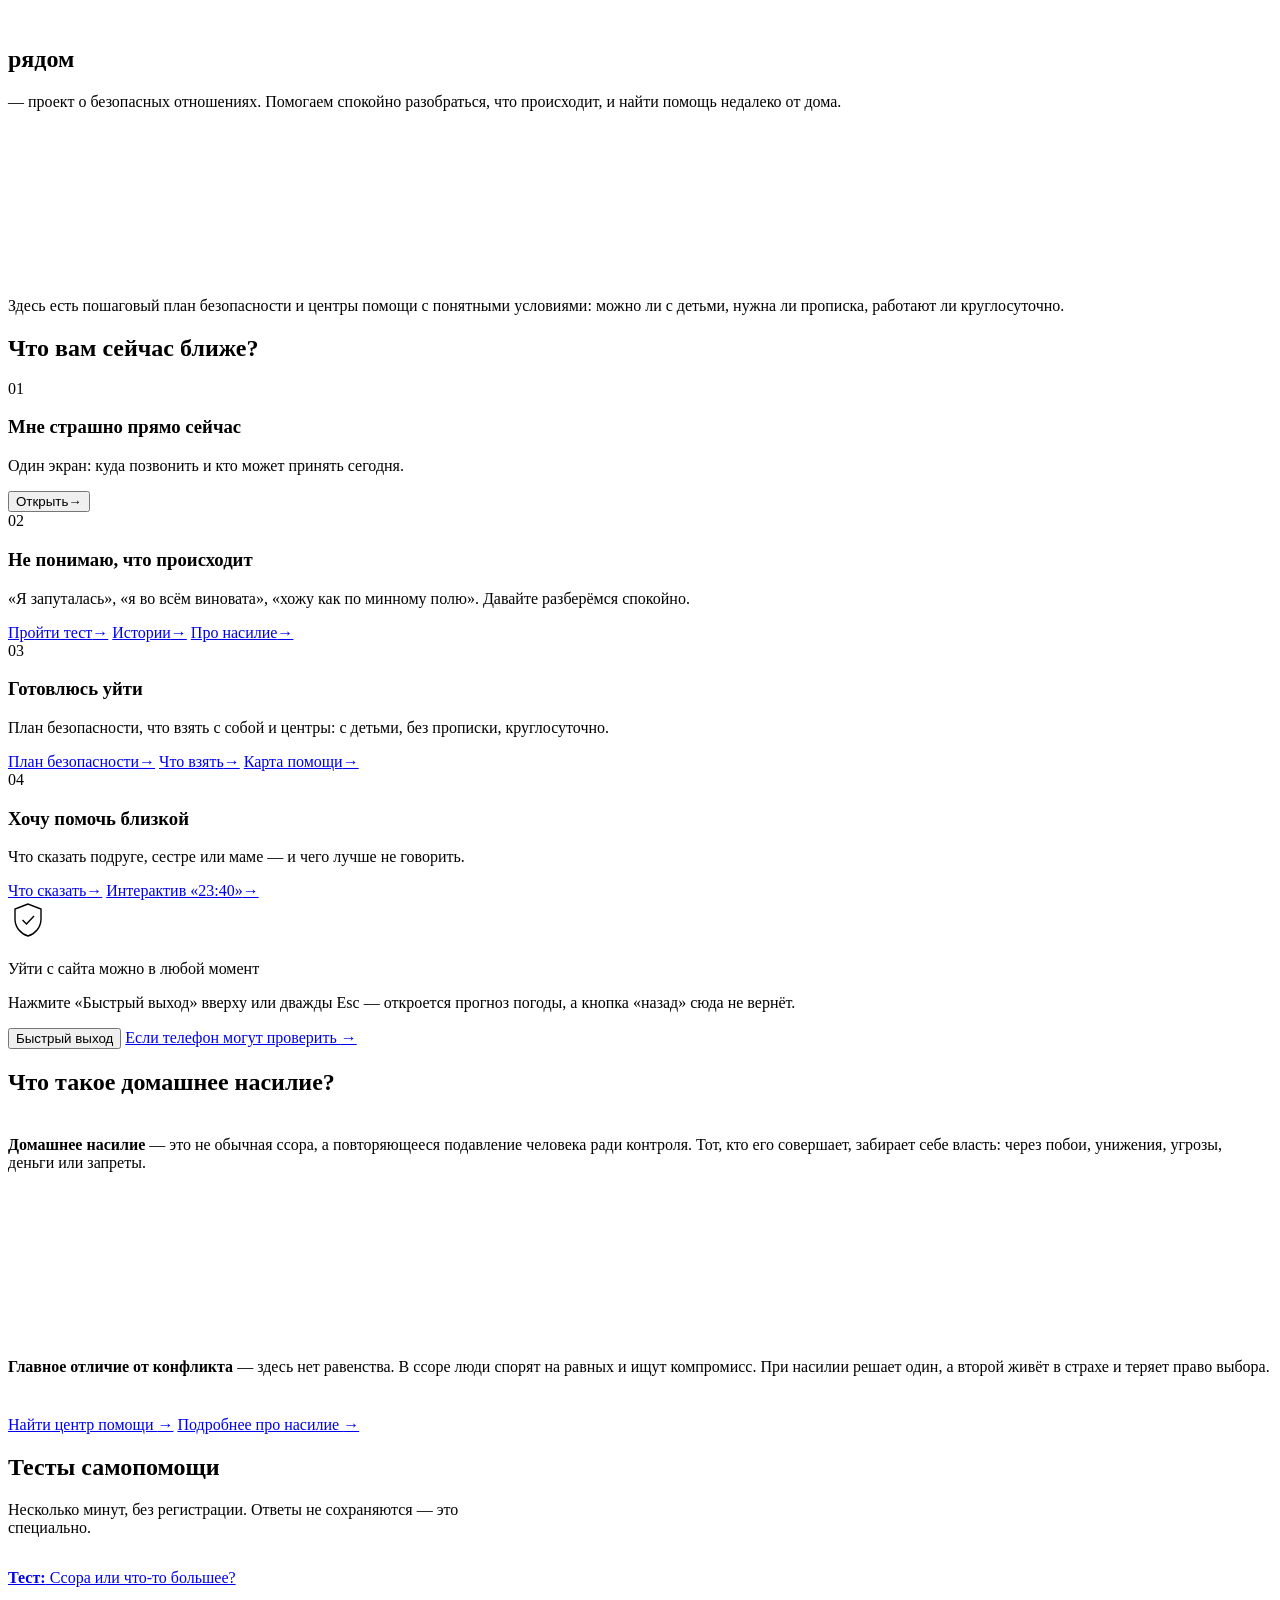
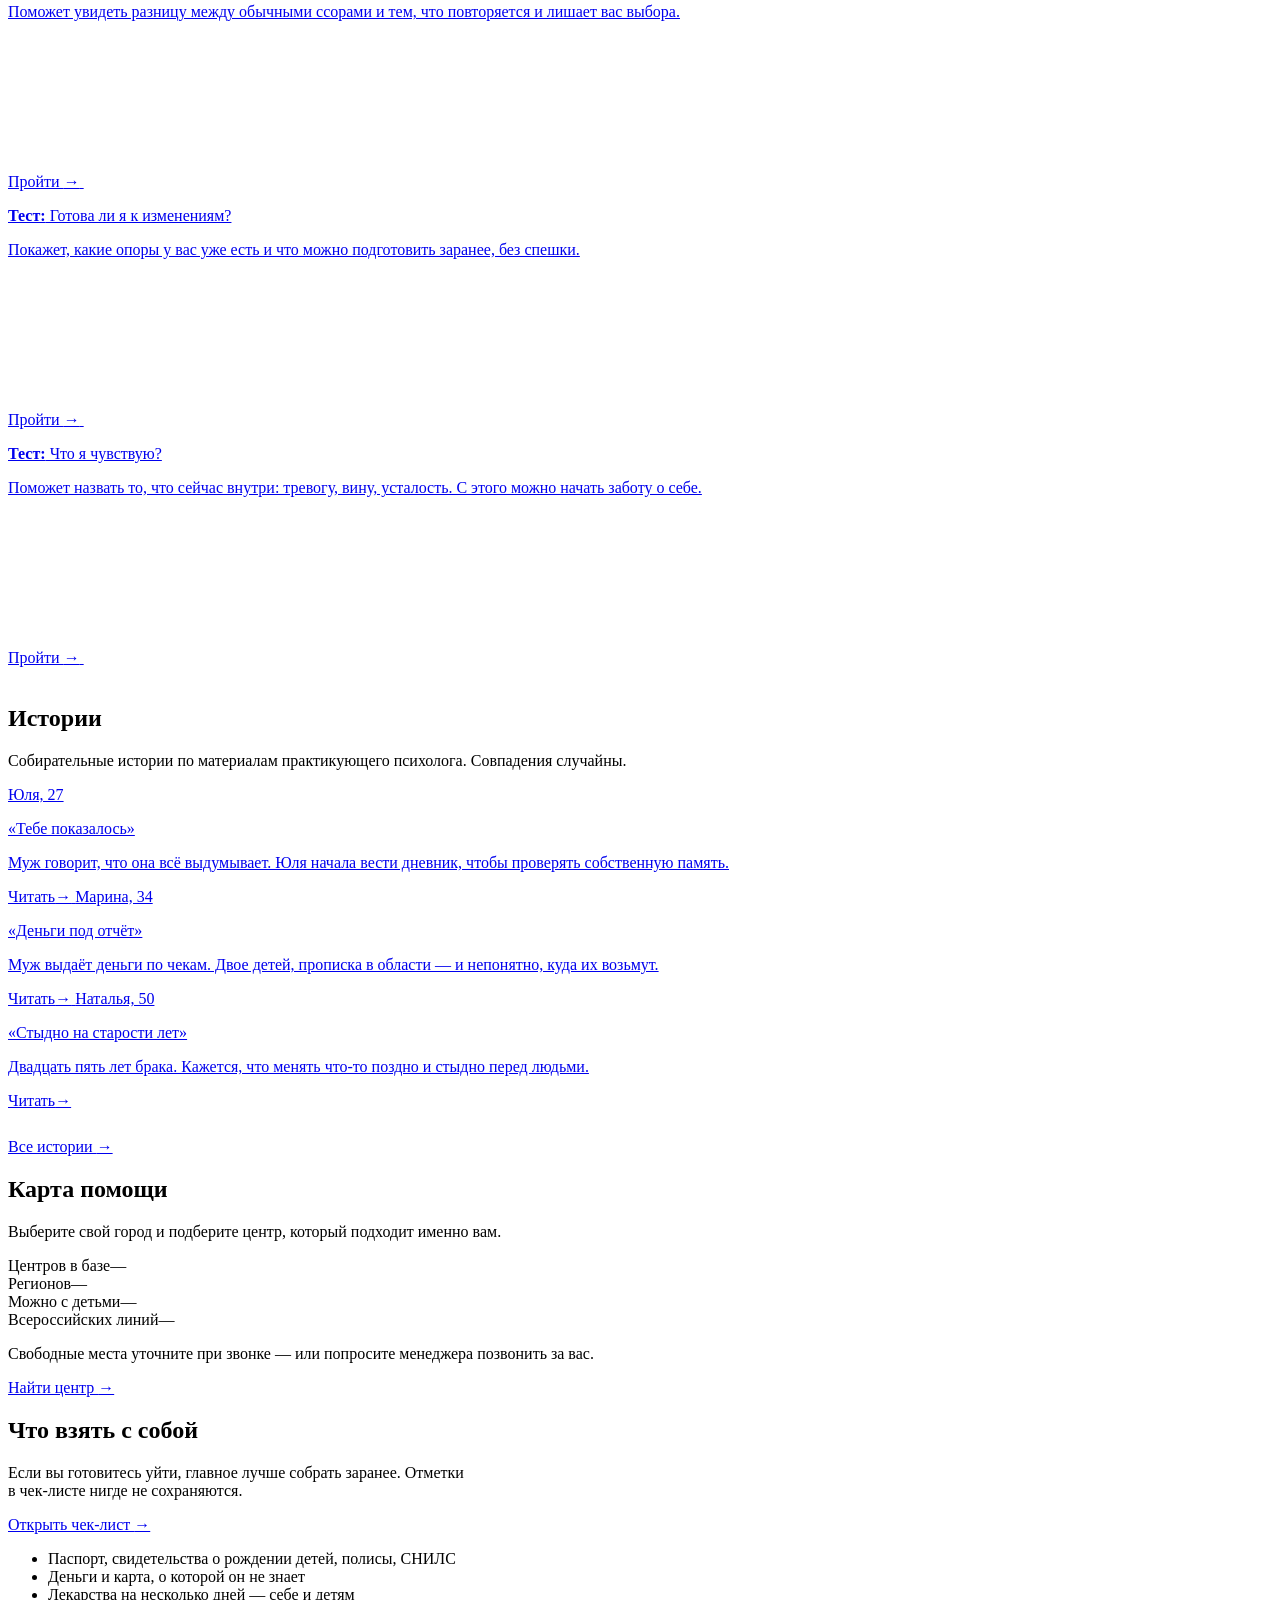
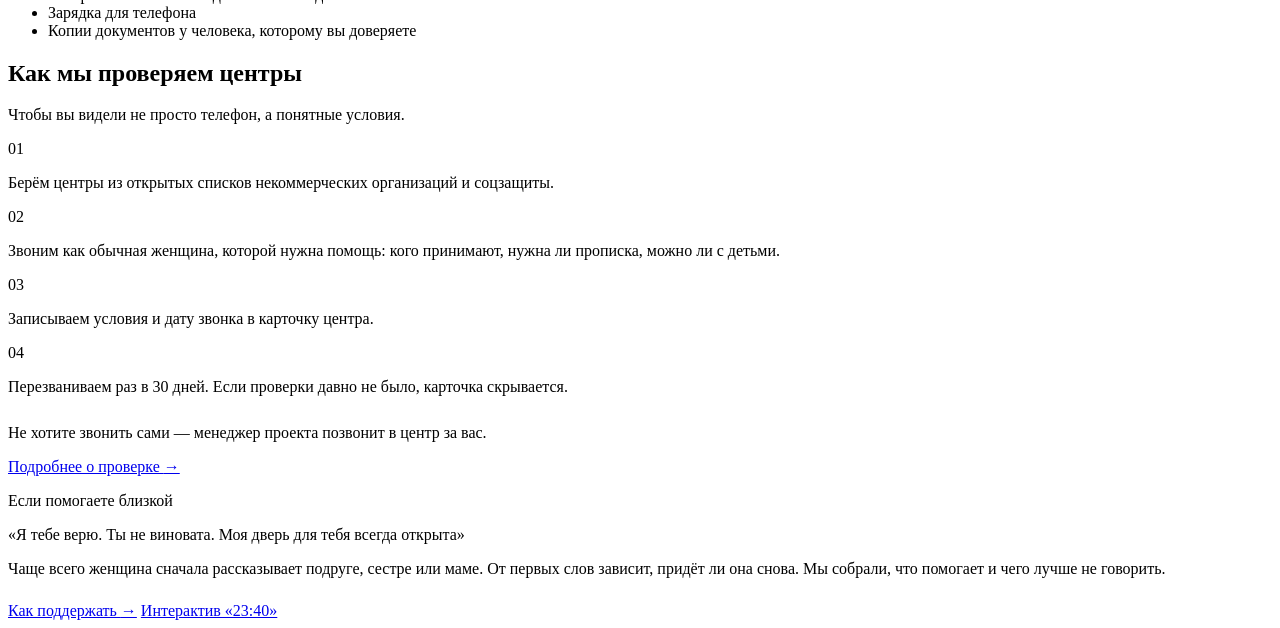
==== index.html @ 8e20ff14 "Add files via upload" ====
<!doctype html>
<html lang="ru">
<head>
<meta charset="utf-8">
<meta name="viewport" content="width=device-width, initial-scale=1, viewport-fit=cover">
<!-- Нейтральное название вкладки на всех страницах: не выдаёт тему сайта -->
<title>рядом</title>
<meta name="description" content="Полезные материалы и ссылки">
<meta name="referrer" content="no-referrer">
<meta name="theme-color" content="#E2E1DB">
<!-- Превью ссылки в мессенджерах — нейтральное. После выбора домена указать в og:image полный адрес -->
<meta property="og:type" content="website">
<meta property="og:title" content="рядом">
<meta property="og:description" content="Полезные материалы и ссылки">
<meta property="og:image" content="img/og.png">
<meta name="twitter:card" content="summary_large_image">
<link rel="icon" href="img/favicon.svg" type="image/svg+xml">
<link rel="icon" href="img/favicon-32.png" sizes="32x32" type="image/png">
<link rel="apple-touch-icon" href="img/apple-touch-icon.png">
<link rel="stylesheet" href="css/style.css">
</head>
<body>
<script src="js/layout.js"></script>

<main id="main">

  <!-- Первый экран: одна фраза о проекте -->
  <section class="wrap hero hero--home">
    <img class="photo" src="img/photos/hero-hands.jpg" alt="" decoding="async" data-reveal>
    <div class="hero-text" data-reveal>
      <h1>рядом</h1>
      <p class="lead">— проект о безопасных отношениях. Помогаем спокойно разобраться, что происходит, и найти помощь недалеко от дома.</p>
      <svg class="squiggle" data-sq="hook" data-draw aria-hidden="true"></svg>
      <p class="lead">Здесь есть пошаговый план безопасности и центры помощи с понятными условиями: можно ли с детьми, нужна ли прописка, работают ли круглосуточно.</p>
    </div>
  </section>

  <!-- Четыре входа по состоянию -->
  <section class="wrap section--tight" aria-labelledby="entries-title">
    <h2 id="entries-title" class="eyebrow" style="margin-bottom:18px">Что вам сейчас ближе?</h2>
    <div class="grid grid-4 entries">

      <article class="card entry entry--panic" data-reveal>
        <span class="entry-num">01</span>
        <h3 class="entry-title">Мне страшно прямо сейчас</h3>
        <p>Один экран: куда позвонить и кто может принять сегодня.</p>
        <div class="entry-links">
          <button type="button" class="arrow-link js-urgent"><span>Открыть</span><span class="arr" aria-hidden="true">→</span></button>
        </div>
      </article>

      <article class="card entry" data-reveal>
        <span class="entry-num">02</span>
        <h3 class="entry-title">Не понимаю, что происходит</h3>
        <p>«Я запуталась», «я во всём виновата», «хожу как по минному полю». Давайте разберёмся спокойно.</p>
        <div class="entry-links">
          <a class="arrow-link" href="tests.html"><span>Пройти тест</span><span class="arr" aria-hidden="true">→</span></a>
          <a class="arrow-link" href="stories.html"><span>Истории</span><span class="arr" aria-hidden="true">→</span></a>
          <a class="arrow-link" href="violence.html"><span>Про насилие</span><span class="arr" aria-hidden="true">→</span></a>
        </div>
      </article>

      <article class="card entry" data-reveal>
        <span class="entry-num">03</span>
        <h3 class="entry-title">Готовлюсь уйти</h3>
        <p>План безопасности, что взять с собой и центры: с детьми, без прописки, круглосуточно.</p>
        <div class="entry-links">
          <a class="arrow-link" href="plan.html"><span>План безопасности</span><span class="arr" aria-hidden="true">→</span></a>
          <a class="arrow-link" href="plan.html#checklist"><span>Что взять</span><span class="arr" aria-hidden="true">→</span></a>
          <a class="arrow-link" href="map.html"><span>Карта помощи</span><span class="arr" aria-hidden="true">→</span></a>
        </div>
      </article>

      <article class="card entry" data-reveal>
        <span class="entry-num">04</span>
        <h3 class="entry-title">Хочу помочь близкой</h3>
        <p>Что сказать подруге, сестре или маме — и чего лучше не говорить.</p>
        <div class="entry-links">
          <a class="arrow-link" href="close.html"><span>Что сказать</span><span class="arr" aria-hidden="true">→</span></a>
          <a class="arrow-link" href="close.html#chat"><span>Интерактив «23:40»</span><span class="arr" aria-hidden="true">→</span></a>
        </div>
      </article>

    </div>

    <div class="exit-banner" role="note" data-reveal>
      <svg class="exit-banner-icon" width="40" height="40" viewBox="0 0 40 40" fill="none" stroke="currentColor" stroke-width="1.4" aria-hidden="true"><path d="M20 4 7 9v10c0 8.3 5.6 14.6 13 17 7.4-2.4 13-8.7 13-17V9L20 4Z"/><path d="m14.5 20 4 4 7.5-8"/></svg>
      <div class="exit-banner-text">
        <p class="exit-banner-title">Уйти с сайта можно в любой момент</p>
        <p>Нажмите «Быстрый выход» вверху или дважды <span class="kbd">Esc</span> — откроется прогноз погоды, а кнопка «назад» сюда не вернёт.</p>
      </div>
      <div class="exit-banner-actions">
        <button type="button" class="btn btn--white js-exit">Быстрый выход</button>
        <a class="btn btn--ghost-white" href="safety.html">Если телефон могут проверить <span class="arr" aria-hidden="true">→</span></a>
      </div>
    </div>
  </section>

  <!-- Что такое насилие -->
  <section class="wrap section" aria-labelledby="what-title">
    <h2 id="what-title" data-reveal>Что такое домашнее насилие?</h2>
    <div class="what-is" style="margin-top:40px">
      <p class="lead p1" data-reveal><b>Домашнее насилие</b> — это не обычная ссора, а повторяющееся подавление человека ради контроля. Тот, кто его совершает, забирает себе власть: через побои, унижения, угрозы, деньги или запреты.</p>
      <svg class="squiggle" data-sq="loop" data-draw aria-hidden="true"></svg>
      <p class="lead p2" data-reveal><b>Главное отличие от конфликта</b> — здесь нет равенства. В ссоре люди спорят на равных и ищут компромисс. При насилии решает один, а второй живёт в страхе и теряет право выбора.</p>
    </div>
    <div class="btn-row" style="margin-top:40px" data-reveal>
      <a class="btn" href="map.html">Найти центр помощи <span class="arr" aria-hidden="true">→</span></a>
      <a class="btn btn--line" href="violence.html">Подробнее про насилие <span class="arr" aria-hidden="true">→</span></a>
    </div>
  </section>

  <!-- Тесты -->
  <section class="wrap section" aria-labelledby="tests-title">
    <div class="tests-layout">
      <div>
        <h2 id="tests-title" data-reveal>Тесты самопомощи</h2>
        <p class="lead" style="margin:18px 0 32px;max-width:520px" data-reveal>Несколько минут, без регистрации. Ответы не сохраняются — это специально.</p>
        <div class="grid grid-2">
          <a class="card card--test" href="tests.html#test-1" data-reveal>
            <p class="card-title"><b>Тест:</b> Ссора или что-то большее?</p>
            <p class="note">Поможет увидеть разницу между обычными ссорами и тем, что повторяется и лишает вас выбора.</p>
            <span class="card-foot btn btn--sm">Пройти <span class="arr" aria-hidden="true">→</span></span>
            <svg class="squiggle" data-sq="corner" data-draw aria-hidden="true"></svg>
          </a>
          <a class="card card--test" href="tests.html#test-2" data-reveal>
            <p class="card-title"><b>Тест:</b> Готова ли я к изменениям?</p>
            <p class="note">Покажет, какие опоры у вас уже есть и что можно подготовить заранее, без спешки.</p>
            <span class="card-foot btn btn--sm">Пройти <span class="arr" aria-hidden="true">→</span></span>
            <svg class="squiggle" data-sq="corner" data-draw aria-hidden="true"></svg>
          </a>
          <a class="card card--test alt" href="tests.html#test-3" data-reveal>
            <p class="card-title"><b>Тест:</b> Что я чувствую?</p>
            <p class="note">Поможет назвать то, что сейчас внутри: тревогу, вину, усталость. С этого можно начать заботу о себе.</p>
            <span class="card-foot btn btn--sm">Пройти <span class="arr" aria-hidden="true">→</span></span>
            <svg class="squiggle" data-sq="corner" data-draw aria-hidden="true"></svg>
          </a>
        </div>
      </div>
      <img class="photo" src="img/photos/tests-eye.jpg" alt="" loading="lazy" decoding="async" data-reveal>
    </div>
  </section>

  <!-- Истории -->
  <section class="wrap section" aria-labelledby="stories-title">
    <div class="section-head">
      <h2 id="stories-title" data-reveal>Истории</h2>
      <p class="lead" data-reveal>Собирательные истории по материалам практикующего психолога. Совпадения случайны.</p>
    </div>
    <div class="blue-block" data-reveal>
      <div class="grid grid-3">
        <a class="card card--link" href="stories.html#yulia">
          <span class="caps">Юля, 27</span>
          <p class="h3">«Тебе показалось»</p>
          <p>Муж говорит, что она всё выдумывает. Юля начала вести дневник, чтобы проверять собственную память.</p>
          <span class="arrow-link card-foot"><span>Читать</span><span class="arr" aria-hidden="true">→</span></span>
        </a>
        <a class="card card--link" href="stories.html#marina">
          <span class="caps">Марина, 34</span>
          <p class="h3">«Деньги под отчёт»</p>
          <p>Муж выдаёт деньги по чекам. Двое детей, прописка в области — и непонятно, куда их возьмут.</p>
          <span class="arrow-link card-foot"><span>Читать</span><span class="arr" aria-hidden="true">→</span></span>
        </a>
        <a class="card card--link" href="stories.html#natalya">
          <span class="caps">Наталья, 50</span>
          <p class="h3">«Стыдно на старости лет»</p>
          <p>Двадцать пять лет брака. Кажется, что менять что-то поздно и стыдно перед людьми.</p>
          <span class="arrow-link card-foot"><span>Читать</span><span class="arr" aria-hidden="true">→</span></span>
        </a>
      </div>
      <div class="btn-row" style="margin-top:28px">
        <a class="btn btn--white" href="stories.html">Все истории <span class="arr" aria-hidden="true">→</span></a>
      </div>
    </div>
  </section>

  <!-- Карта помощи -->
  <section class="wrap section" aria-labelledby="map-title">
    <div class="section-head">
      <h2 id="map-title" data-reveal>Карта помощи</h2>
      <p class="lead" data-reveal>Выберите свой город и подберите центр, который подходит именно вам.</p>
    </div>
    <div class="map-panel" data-reveal>
      <div class="stats">
        <div class="stat"><span class="caps">Центров в базе</span><span class="num" data-stat="total">—</span></div>
        <div class="stat"><span class="caps">Регионов</span><span class="num" data-stat="regions">—</span></div>
        <div class="stat"><span class="caps">Можно с детьми</span><span class="num" data-stat="kids">—</span></div>
        <div class="stat"><span class="caps">Всероссийских линий</span><span class="num" data-stat="lines">—</span></div>
      </div>
      <div class="ru-map" data-ru-map="mini"></div>
      <div class="exit-hint" style="margin-top:8px">
        <p class="note">Свободные места уточните при звонке — или попросите менеджера позвонить за вас.</p>
        <a class="btn" href="map.html">Найти центр <span class="arr" aria-hidden="true">→</span></a>
      </div>
    </div>
  </section>

  <!-- Что взять с собой -->
  <section class="wrap section" aria-labelledby="take-title">
    <div class="split">
      <div data-reveal>
        <h2 id="take-title">Что взять с собой</h2>
        <p class="lead" style="margin-top:18px;max-width:460px">Если вы готовитесь уйти, главное лучше собрать заранее. Отметки в чек-листе нигде не сохраняются.</p>
        <a class="btn" style="margin-top:28px" href="plan.html#checklist">Открыть чек-лист <span class="arr" aria-hidden="true">→</span></a>
      </div>
      <ul class="list-dash prose" data-reveal>
        <li>Паспорт, свидетельства о рождении детей, полисы, СНИЛС</li>
        <li>Деньги и карта, о которой он не знает</li>
        <li>Лекарства на несколько дней — себе и детям</li>
        <li>Зарядка для телефона</li>
        <li>Копии документов у человека, которому вы доверяете</li>
      </ul>
    </div>
  </section>

  <!-- Как проверяем центры -->
  <section class="wrap section" aria-labelledby="check-title">
    <div class="section-head">
      <h2 id="check-title" data-reveal>Как мы проверяем центры</h2>
      <p class="lead" data-reveal>Чтобы вы видели не просто телефон, а понятные условия.</p>
    </div>
    <div class="grid grid-4 how-steps">
      <div class="how-step" data-reveal><span class="n">01</span><p>Берём центры из открытых списков некоммерческих организаций и соцзащиты.</p></div>
      <div class="how-step" data-reveal><span class="n">02</span><p>Звоним как обычная женщина, которой нужна помощь: кого принимают, нужна ли прописка, можно ли с детьми.</p></div>
      <div class="how-step" data-reveal><span class="n">03</span><p>Записываем условия и дату звонка в карточку центра.</p></div>
      <div class="how-step" data-reveal><span class="n">04</span><p>Перезваниваем раз в 30 дней. Если проверки давно не было, карточка скрывается.</p></div>
    </div>
    <div class="exit-hint" style="margin-top:28px">
      <p class="note">Не хотите звонить сами — менеджер проекта позвонит в центр за вас.</p>
      <a class="pill-link" href="about.html#check">Подробнее о проверке <span class="arr" aria-hidden="true">→</span></a>
    </div>
  </section>

  <!-- Близким -->
  <section class="wrap section" aria-labelledby="close-title">
    <div class="split">
      <div data-reveal>
        <p class="eyebrow" id="close-title">Если помогаете близкой</p>
        <p class="quote" style="margin-top:16px">«Я тебе верю. Ты не виновата. Моя дверь для тебя всегда открыта»</p>
      </div>
      <div data-reveal>
        <div class="prose">
          <p>Чаще всего женщина сначала рассказывает подруге, сестре или маме. От первых слов зависит, придёт ли она снова. Мы собрали, что помогает и чего лучше не говорить.</p>
        </div>
        <div class="btn-row" style="margin-top:24px">
          <a class="btn" href="close.html">Как поддержать <span class="arr" aria-hidden="true">→</span></a>
          <a class="btn btn--line" href="close.html#chat">Интерактив «23:40»</a>
        </div>
      </div>
    </div>
  </section>

</main>

<script src="data/centers.js"></script>
<script src="js/main.js"></script>
<script src="js/map.js"></script>
</body>
</html>
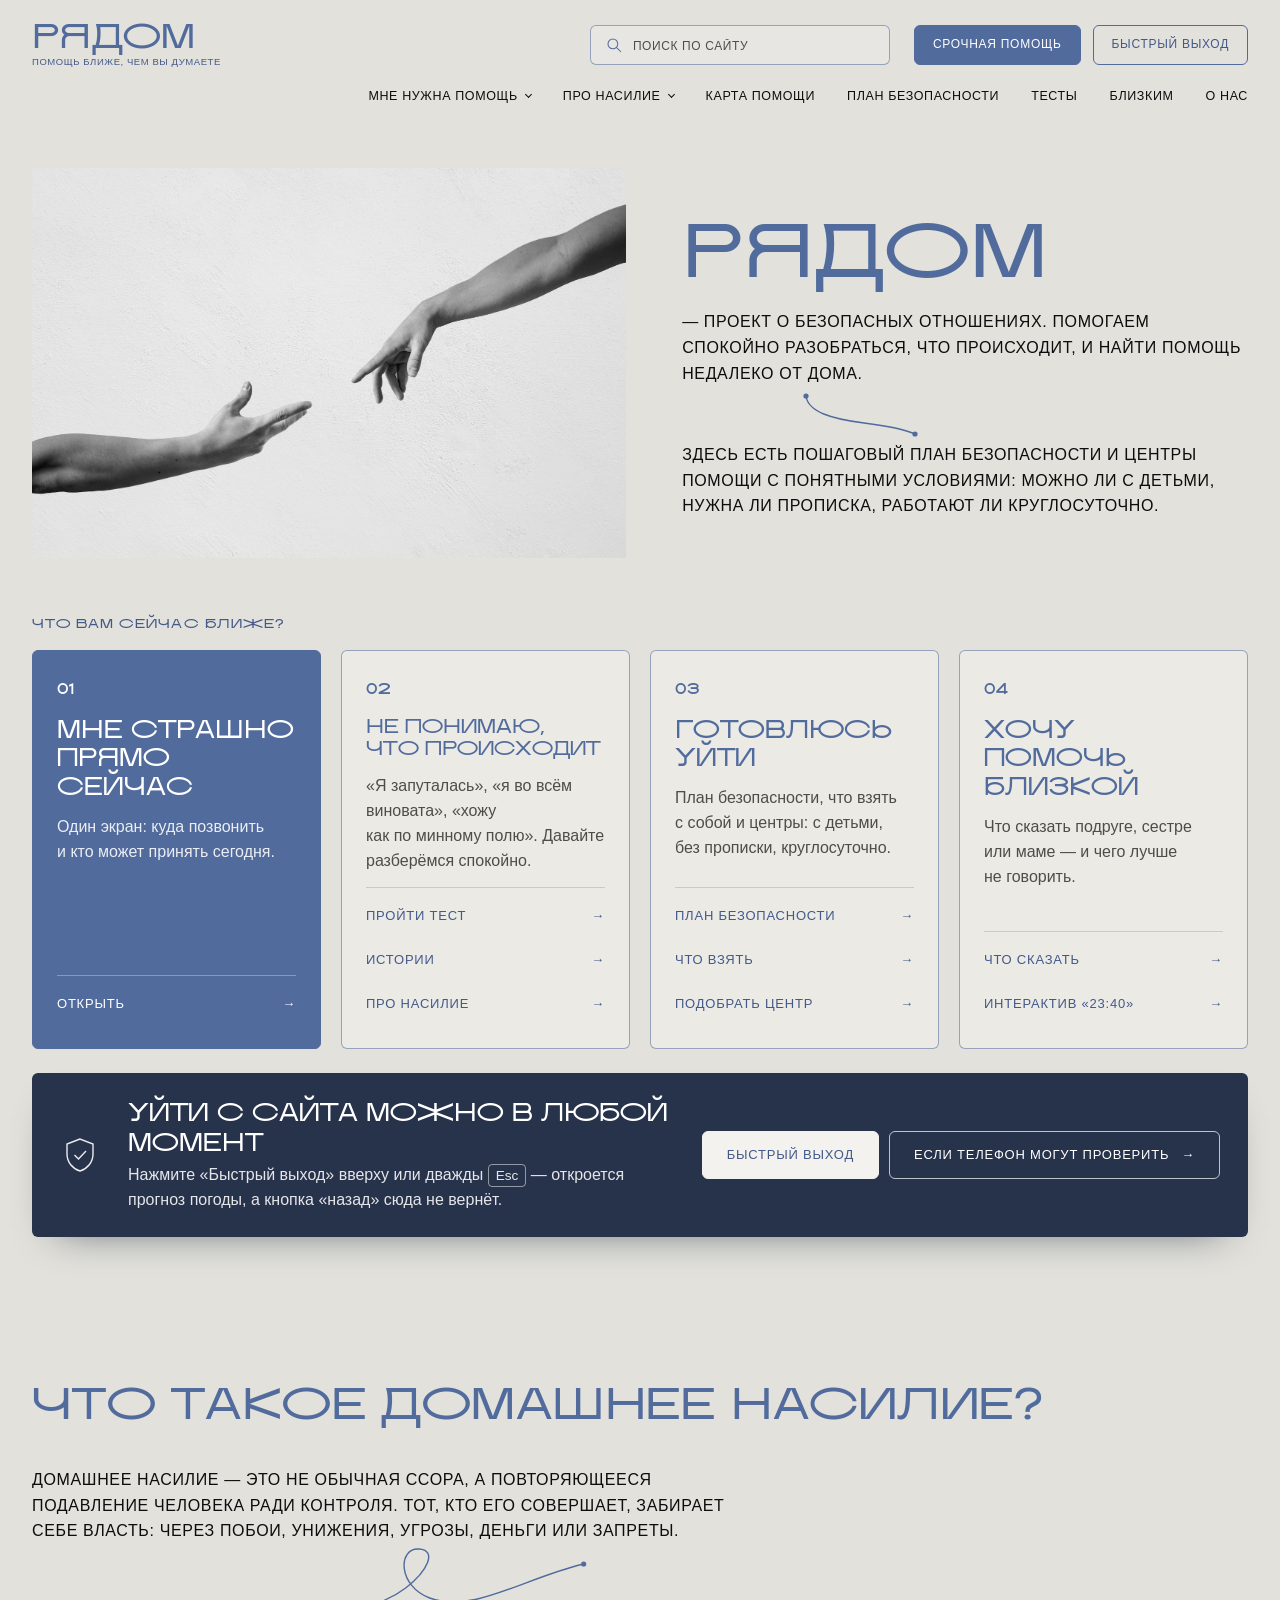
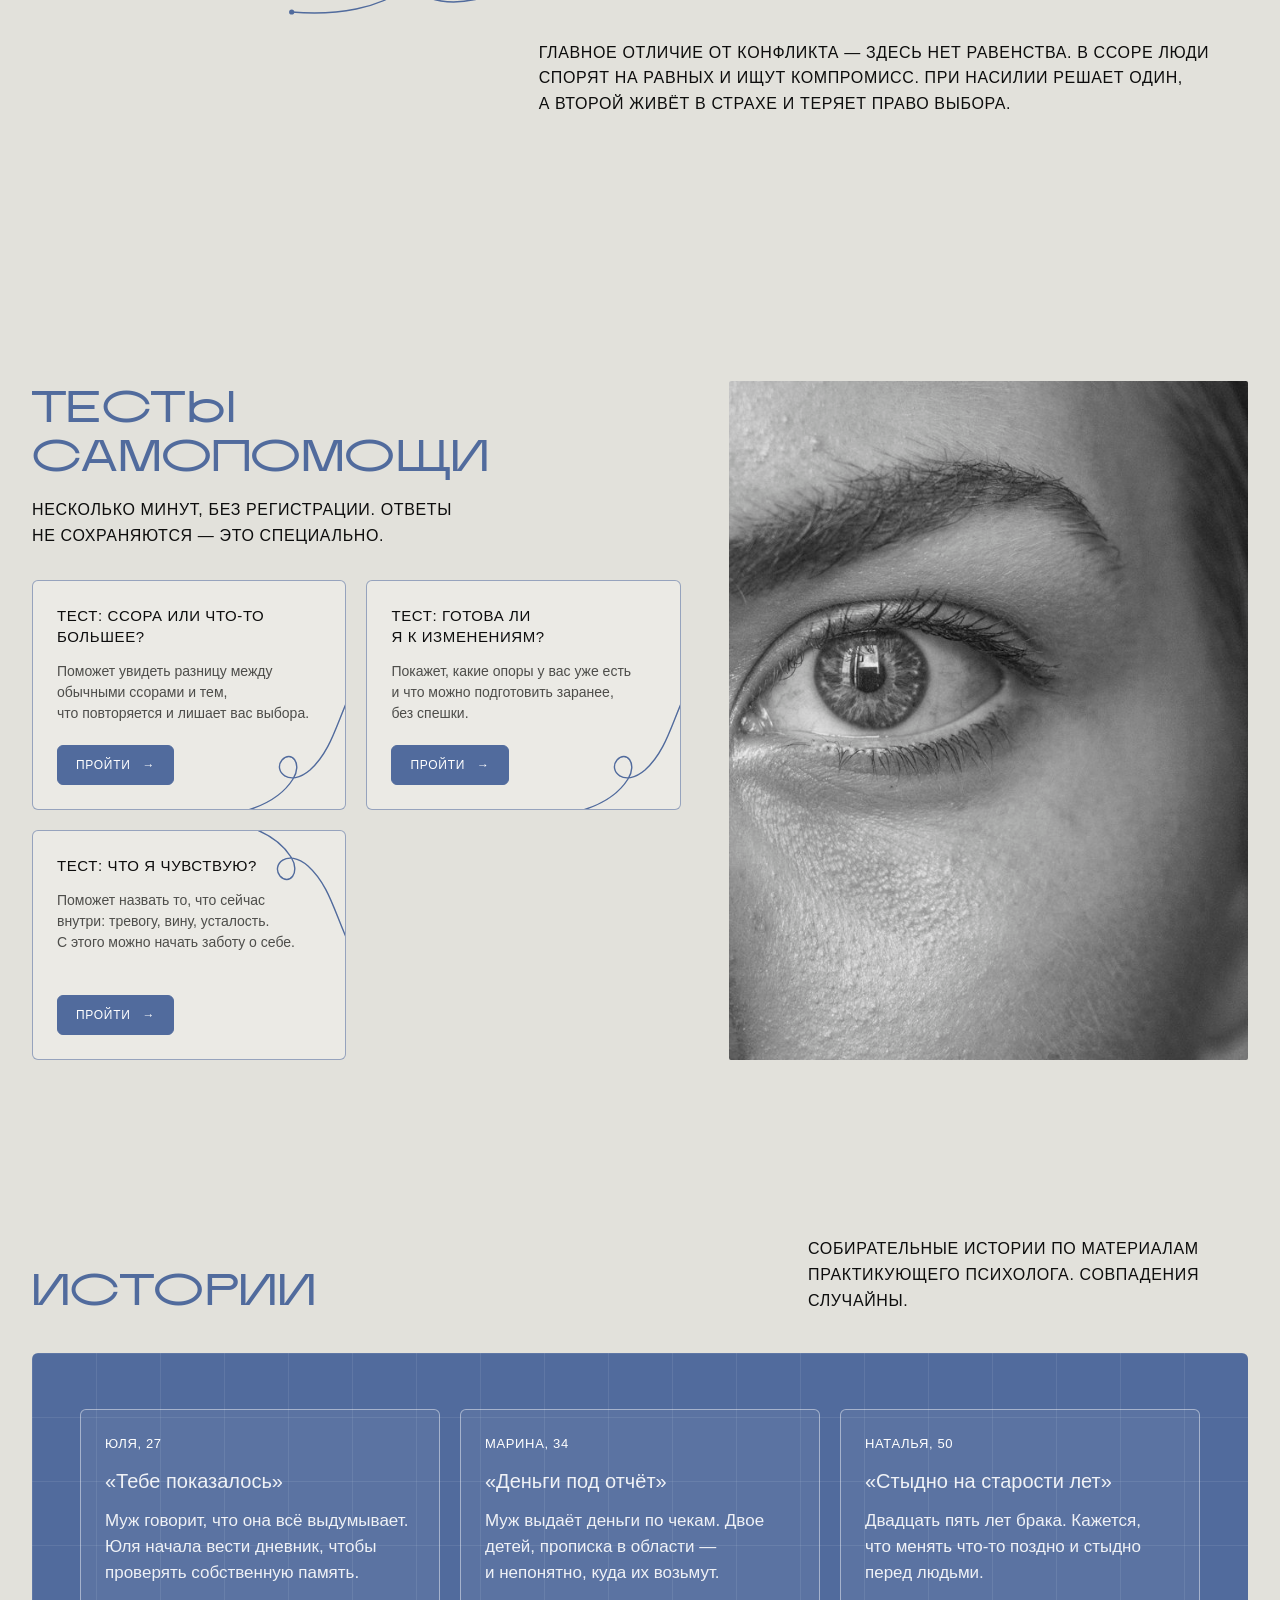
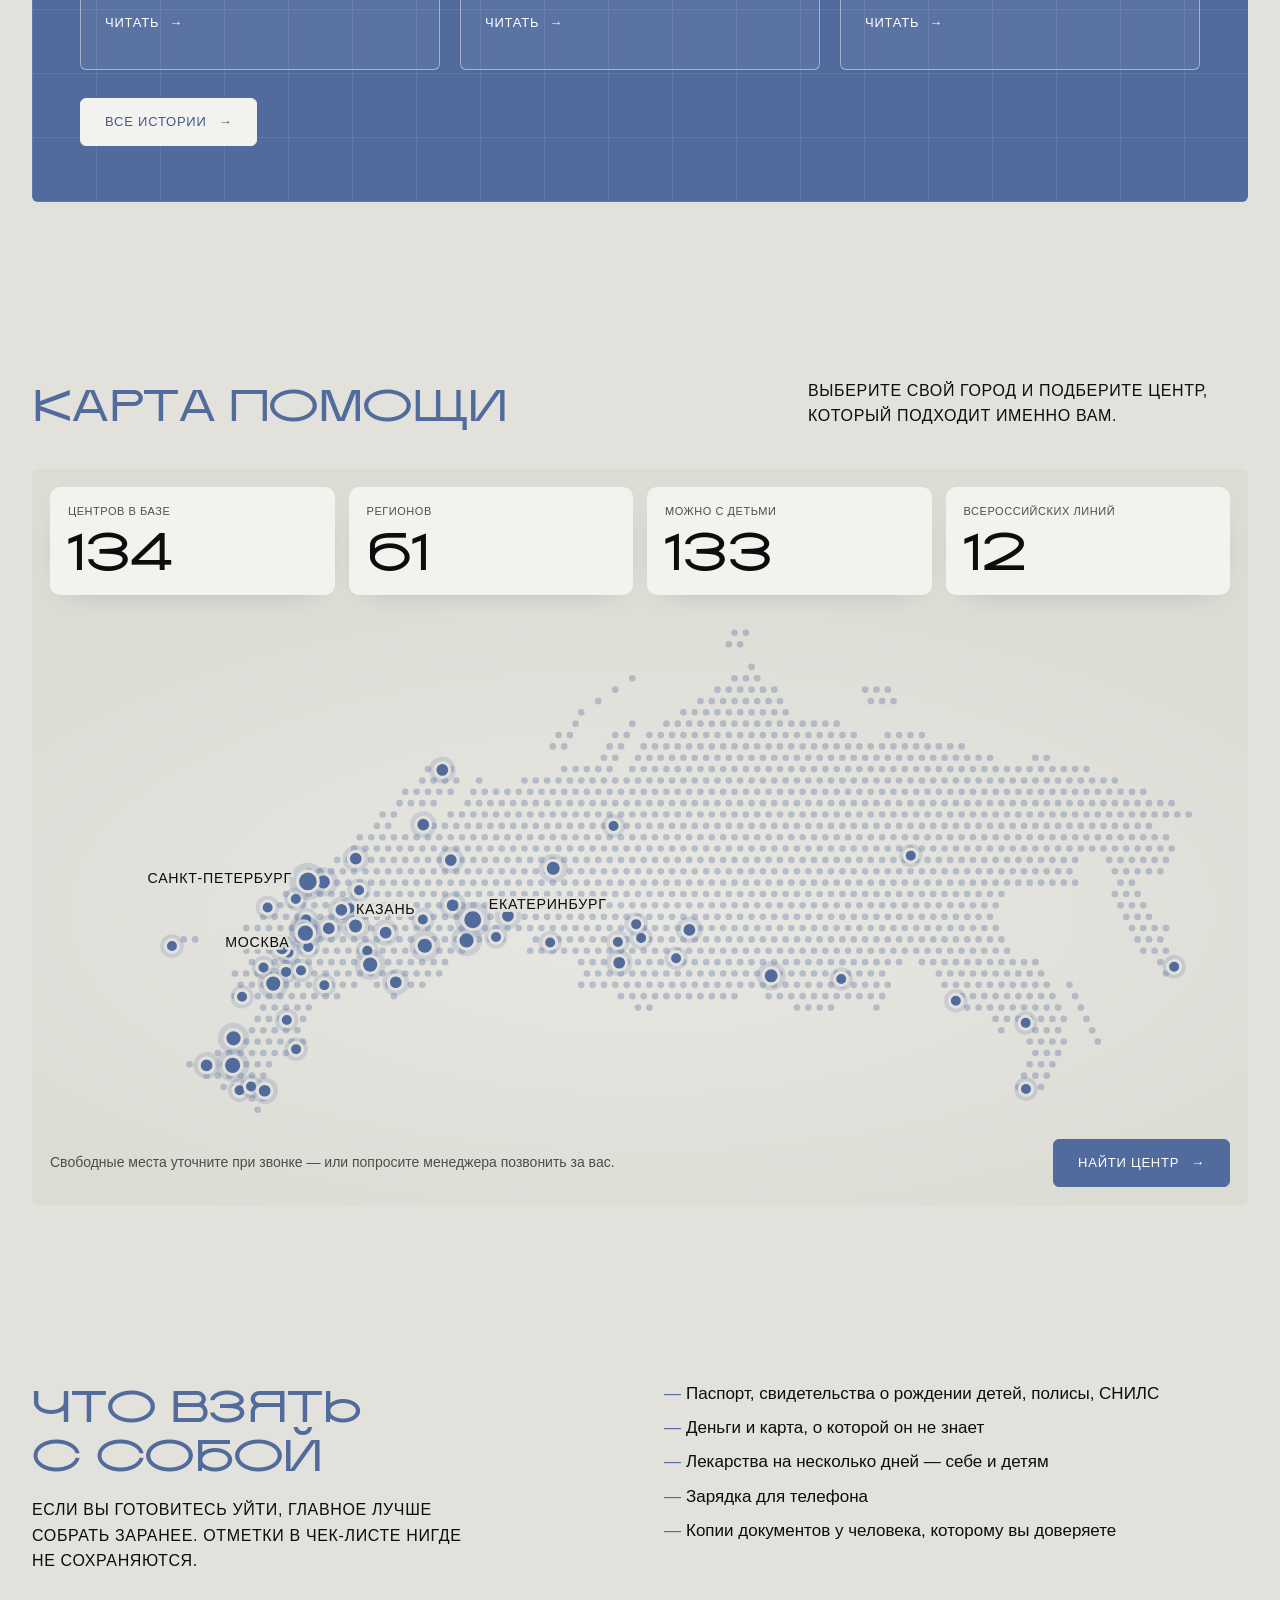
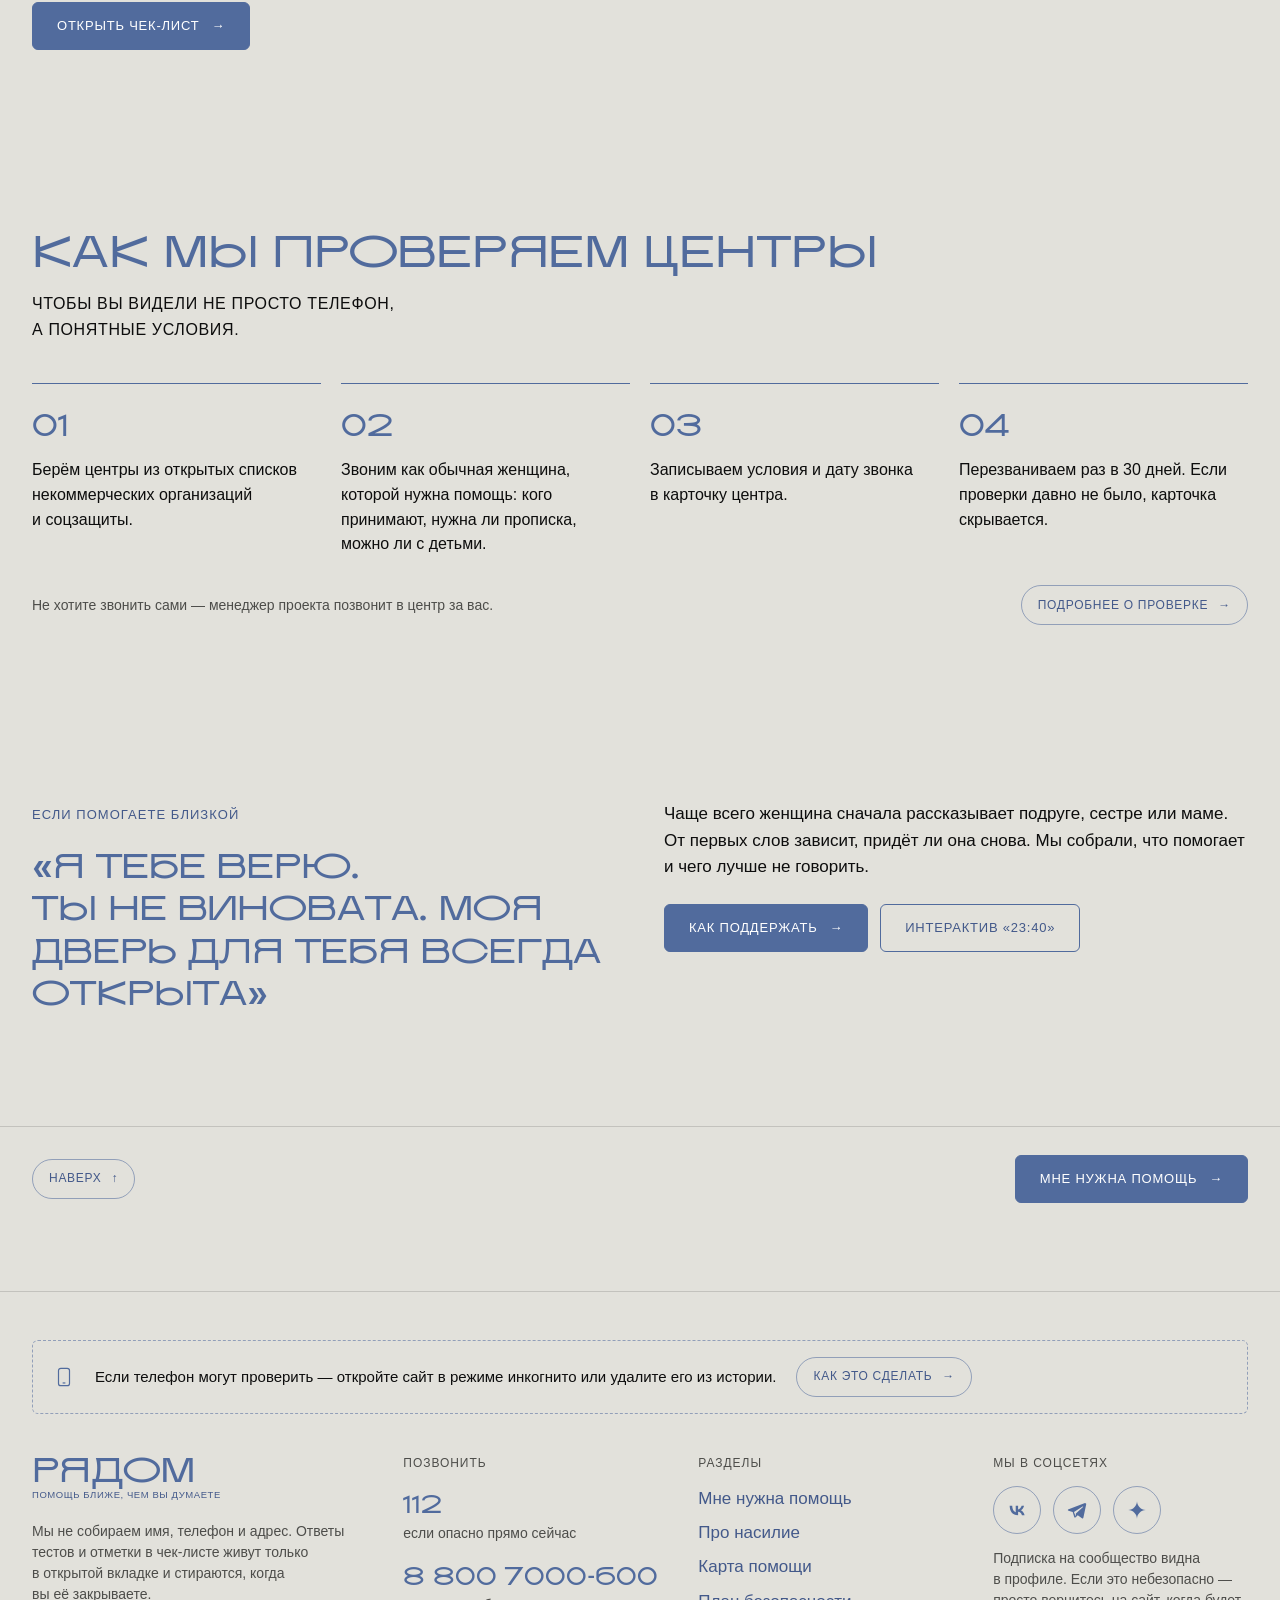
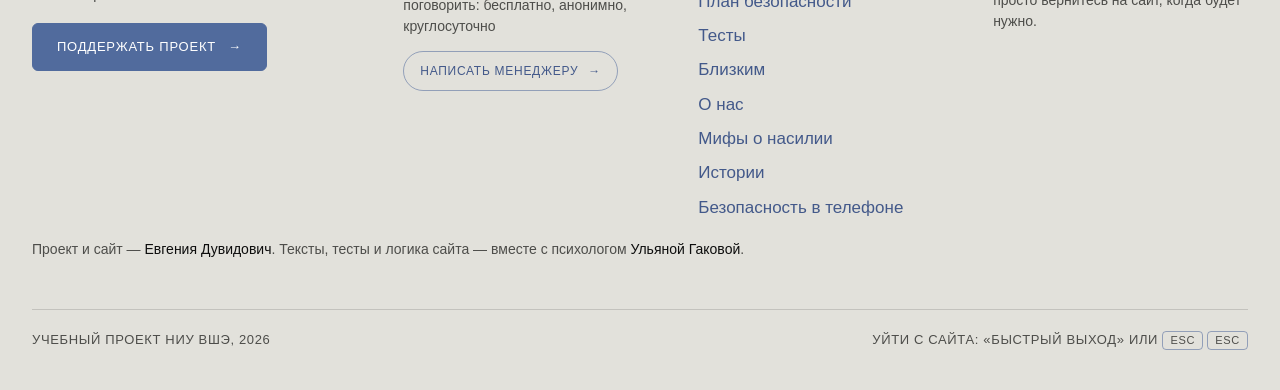
==== commit 63fa8ee9: "Правки по проверке сценариев: быстрый выбор состояния, город в режиме «сегодня», путь к психологу из" ====
--- a/index.html
+++ b/index.html
@@ -38,6 +38,13 @@
   <!-- Четыре входа по состоянию -->
   <section class="wrap section--tight" aria-labelledby="entries-title">
     <h2 id="entries-title" class="eyebrow" style="margin-bottom:18px">Что вам сейчас ближе?</h2>
+    <!-- на телефоне карточки идут друг под другом, поэтому все четыре состояния дублируем короткой строкой -->
+    <nav class="entry-jump" aria-label="Быстрый выбор">
+      <button type="button" class="entry-jump-sos js-urgent">Страшно сейчас</button>
+      <a href="#e-tuman">Не понимаю, что происходит</a>
+      <a href="#e-plan">Готовлюсь уйти</a>
+      <a href="#e-close">Хочу помочь близкой</a>
+    </nav>
     <div class="grid grid-4 entries">
 
       <article class="card entry entry--panic" data-reveal>
@@ -49,7 +56,7 @@
         </div>
       </article>
 
-      <article class="card entry" data-reveal>
+      <article class="card entry" id="e-tuman" data-reveal>
         <span class="entry-num">02</span>
         <h3 class="entry-title">Не понимаю, что происходит</h3>
         <p>«Я запуталась», «я во всём виновата», «хожу как по минному полю». Давайте разберёмся спокойно.</p>
@@ -60,18 +67,18 @@
         </div>
       </article>
 
-      <article class="card entry" data-reveal>
+      <article class="card entry" id="e-plan" data-reveal>
         <span class="entry-num">03</span>
         <h3 class="entry-title">Готовлюсь уйти</h3>
         <p>План безопасности, что взять с собой и центры: с детьми, без прописки, круглосуточно.</p>
         <div class="entry-links">
           <a class="arrow-link" href="plan.html"><span>План безопасности</span><span class="arr" aria-hidden="true">→</span></a>
           <a class="arrow-link" href="plan.html#checklist"><span>Что взять</span><span class="arr" aria-hidden="true">→</span></a>
-          <a class="arrow-link" href="map.html"><span>Карта помощи</span><span class="arr" aria-hidden="true">→</span></a>
-        </div>
-      </article>
-
-      <article class="card entry" data-reveal>
+          <a class="arrow-link" href="map.html#filters"><span>Подобрать центр</span><span class="arr" aria-hidden="true">→</span></a>
+        </div>
+      </article>
+
+      <article class="card entry" id="e-close" data-reveal>
         <span class="entry-num">04</span>
         <h3 class="entry-title">Хочу помочь близкой</h3>
         <p>Что сказать подруге, сестре или маме — и чего лучше не говорить.</p>
--- a/css/style.css
+++ b/css/style.css
@@ -0,0 +1,2479 @@
+/* =========================================================
+   рядом — общие стили
+   Цвета, шрифты и размеры — в переменных ниже.
+   Чтобы поменять шрифт, достаточно поправить --font-display / --font-text.
+   ========================================================= */
+
+/* IF Kica — шрифт автора для заголовков.
+   В файлах шрифта строчные «и» и «й» перепутаны, у «Ё» нет точек,
+   поэтому заголовки всегда набираются капсом (text-transform: uppercase). */
+@font-face {
+  font-family: "IF Kica";
+  src: url("../fonts/ifkica-light.ttf") format("truetype");
+  font-weight: 300;
+  font-style: normal;
+  font-display: swap;
+}
+@font-face {
+  font-family: "IF Kica";
+  src: url("../fonts/ifkica-regular.ttf") format("truetype");
+  font-weight: 400;
+  font-style: normal;
+  font-display: swap;
+}
+@font-face {
+  font-family: "IF Kica";
+  src: url("../fonts/ifkica-bold.ttf") format("truetype");
+  font-weight: 600 700;
+  font-style: normal;
+  font-display: swap;
+}
+
+:root {
+  /* шрифты */
+  --font-display: "IF Kica", "Helvetica Neue", Arial, sans-serif;
+  --font-text: "Helvetica Neue", Helvetica, Arial, sans-serif;
+
+  /* цвета из макета */
+  --bg: #E2E1DB;          /* фон */
+  --card: #EBEAE5;        /* светлые карточки */
+  --card-hi: #F3F2EE;     /* плашки поверх карты */
+  --blue: #516B9D;        /* акцент: заголовки, кнопки, линии */
+  --blue-ink: #43598A;    /* синий для мелкого текста (контраст 5:1) */
+  --blue-soft: rgba(81, 107, 157, .12);
+  --ink: #0D0D0D;         /* основной текст */
+  --muted: #4D4D4A;       /* второстепенный текст */
+  --line: rgba(81, 107, 157, .55); /* тонкие рамки */
+  --line-soft: rgba(13, 13, 13, .14);
+  --on-blue: #FFFFFF;
+
+  /* начертания */
+  --w-light: 300;   /* капс, лиды, меню */
+  --w-text: 400;    /* длинный текст */
+  --w-accent: 500;  /* выделения */
+
+  /* размеры */
+  --radius: 6px;
+  --wrap: 1240px;
+  --gutter: 32px;
+  --header-h: 116px;
+  --section: 88px;
+  --ease: cubic-bezier(.22, .61, .36, 1);
+}
+
+@media (max-width: 900px) {
+  :root {
+    --gutter: 16px;
+    --header-h: 64px;
+    --section: 56px;
+  }
+}
+
+/* ---------- база ---------- */
+
+*,
+*::before,
+*::after { box-sizing: border-box; }
+
+html {
+  -webkit-text-size-adjust: 100%;
+  scroll-padding-top: calc(var(--header-h) + 16px);
+}
+
+body {
+  margin: 0;
+  background: var(--bg);
+  color: var(--ink);
+  font-family: var(--font-text);
+  font-weight: var(--w-text);
+  font-size: 17px;
+  line-height: 1.55;
+  -webkit-font-smoothing: antialiased;
+  text-rendering: optimizeLegibility;
+}
+
+img, svg { display: block; max-width: 100%; }
+
+h1, h2, h3, h4, p, ul, ol, figure, blockquote { margin: 0; }
+
+a { color: inherit; }
+
+button, input, select, textarea { font: inherit; color: inherit; }
+
+button { cursor: pointer; }
+
+:focus-visible {
+  outline: 2px solid var(--blue-ink);
+  outline-offset: 3px;
+  border-radius: 2px;
+}
+
+.visually-hidden {
+  position: absolute !important;
+  width: 1px; height: 1px;
+  margin: -1px; padding: 0;
+  overflow: hidden;
+  clip: rect(0 0 0 0);
+  white-space: nowrap;
+  border: 0;
+}
+
+.skip-link {
+  position: absolute;
+  left: 16px; top: -60px;
+  z-index: 100;
+  padding: 10px 16px;
+  background: var(--blue);
+  color: var(--on-blue);
+  border-radius: var(--radius);
+}
+.skip-link:focus { top: 8px; }
+
+.wrap {
+  width: 100%;
+  max-width: calc(var(--wrap) + var(--gutter) * 2);
+  margin-inline: auto;
+  padding-inline: var(--gutter);
+}
+
+/* ---------- типографика ---------- */
+
+.display,
+h1, h2,
+.h-display {
+  font-family: var(--font-display);
+  font-weight: 300;
+  text-transform: uppercase;
+  color: var(--blue);
+  letter-spacing: .01em;
+  line-height: 1.12;
+}
+
+h1, .h1 { font-size: clamp(25px, 5.2vw, 60px); }
+h2, .h2 { font-size: clamp(22px, 3.6vw, 44px); }
+/* широкий шрифт: без переносов «ПРЯ-МО». Если слово не влезает, main.js (fitText) чуть уменьшает шрифт.
+   break-word — запасной вариант, если и после уменьшения не влезло */
+h1, h2, h3, .h-display, .entry-title, .quote, .card-title, .story-quote, .exit-banner-title, .story-card .who, .myth-side .m {
+  overflow-wrap: break-word;
+  -webkit-hyphens: manual;
+  hyphens: manual;
+}
+
+h3, .h3 {
+  font-family: var(--font-text);
+  font-weight: var(--w-accent);
+  font-size: 20px;
+  line-height: 1.3;
+}
+
+/* короткий текст капсом, мелко и тонко — как пишет автор */
+.caps {
+  text-transform: uppercase;
+  font-weight: var(--w-light);
+  font-size: 13px;
+  letter-spacing: .05em;
+  line-height: 1.5;
+}
+.caps b, .caps strong { font-weight: var(--w-accent); }
+
+.lead {
+  text-transform: uppercase;
+  font-weight: var(--w-light);
+  font-size: 15px;
+  letter-spacing: .04em;
+  line-height: 1.6;
+}
+.lead b, .lead strong { font-weight: var(--w-accent); }
+
+@media (min-width: 900px) {
+  .lead { font-size: 16px; }
+}
+/* на телефоне длинный лид капсом читается тяжело: обычный регистр */
+@media (max-width: 640px) {
+  .lead { text-transform: none; letter-spacing: 0; font-size: 17px; line-height: 1.5; }
+}
+
+.eyebrow {
+  display: inline-block;
+  text-transform: uppercase;
+  font-size: 13px;
+  font-weight: var(--w-light);
+  letter-spacing: .08em;
+  color: var(--blue-ink);
+}
+
+.muted { color: var(--muted); }
+.blue { color: var(--blue-ink); }
+
+/* длинный текст: обычный регистр, от 17px */
+.prose { max-width: 70ch; }
+.prose > * + * { margin-top: 1em; }
+.prose h3 { margin-top: 1.6em; }
+.prose ul, .prose ol { padding-left: 1.2em; }
+.prose li + li { margin-top: .4em; }
+.prose strong { font-weight: var(--w-accent); }
+
+.note {
+  font-size: 14px;
+  line-height: 1.5;
+  color: var(--muted);
+}
+
+/* ---------- ссылки ---------- */
+
+/* в тексте: тонкая линия всегда, при наведении поверх «пробегает» сплошная.
+   Кнопки и ссылки-стрелки внутри .prose это правило не трогает. */
+.prose a:not(.btn):not(.arrow-link):not(.pill-link),
+.link {
+  color: var(--blue-ink);
+  text-decoration: none;
+  background-image:
+    linear-gradient(currentColor, currentColor),
+    linear-gradient(var(--line), var(--line));
+  background-size: 0% 1px, 100% 1px;
+  background-position: 0 100%, 0 100%;
+  background-repeat: no-repeat;
+  transition: background-size .45s var(--ease);
+  padding-bottom: 1px;
+}
+.prose a:not(.btn):not(.arrow-link):not(.pill-link):hover,
+.link:hover,
+.prose a:not(.btn):not(.arrow-link):not(.pill-link):focus-visible,
+.link:focus-visible { background-size: 100% 1px, 100% 1px; }
+
+/* отдельная ссылка, обведённая тонкой линией */
+.pill-link {
+  display: inline-flex;
+  align-items: center;
+  justify-content: center;
+  gap: 10px;
+  min-height: 40px;
+  padding: 8px 16px;
+  border: 1px solid var(--line);
+  border-radius: 999px;
+  color: var(--blue-ink);
+  text-decoration: none;
+  text-transform: uppercase;
+  font-size: 12px;
+  letter-spacing: .06em;
+  line-height: 1.2;
+  background: transparent;
+  transition: background-color .25s, border-color .25s, color .25s;
+}
+.pill-link:hover,
+.pill-link:focus-visible { background: var(--blue-soft); border-color: var(--blue); }
+.pill-link .arr { display: inline-block; transition: transform .35s var(--ease); }
+.pill-link:hover .arr { transform: translateX(5px); }
+.pill-link .arr-back { display: inline-block; transition: transform .35s var(--ease); }
+.pill-link:hover .arr-back { transform: translateX(-5px); }
+
+/* ссылка-стрелка: «Читать →» */
+.arrow-link {
+  display: inline-flex;
+  align-items: center;
+  gap: 10px;
+  min-height: 44px;
+  color: var(--blue-ink);
+  text-decoration: none;
+  text-transform: uppercase;
+  font-size: 13px;
+  font-weight: var(--w-text);
+  letter-spacing: .06em;
+}
+.arrow-link .arr,
+.btn .arr {
+  display: inline-block;
+  transition: transform .35s var(--ease);
+}
+.arrow-link:hover .arr,
+.arrow-link:focus-visible .arr,
+.btn:hover .arr,
+.btn:focus-visible .arr { transform: translateX(6px); }
+.arrow-link span:first-child {
+  background: linear-gradient(currentColor, currentColor) 0 100% / 0 1px no-repeat;
+  transition: background-size .45s var(--ease);
+}
+.arrow-link:hover span:first-child,
+.arrow-link:focus-visible span:first-child { background-size: 100% 1px; }
+
+/* ---------- кнопки ---------- */
+
+.btn {
+  display: inline-flex;
+  align-items: center;
+  justify-content: center;
+  gap: 12px;
+  min-height: 48px;
+  padding: 12px 24px;
+  border: 1px solid var(--blue);
+  border-radius: var(--radius);
+  background: var(--blue);
+  color: var(--on-blue);
+  text-decoration: none;
+  text-transform: uppercase;
+  font-size: 13px;
+  font-weight: var(--w-text);
+  letter-spacing: .06em;
+  line-height: 1.2;
+  text-align: center;
+  text-box: trim-both cap alphabetic; /* текст капсом ровно по центру по высоте */
+  transition: background-color .25s, color .25s, border-color .25s, box-shadow .25s;
+}
+.btn:hover { background: #46608F; border-color: #46608F; box-shadow: 0 6px 18px -10px rgba(40, 55, 90, .6); }
+.btn:active { transform: translateY(1px); }
+
+.btn--line {
+  background: transparent;
+  color: var(--blue-ink);
+  border-color: var(--blue);
+}
+.btn--line:hover { background: var(--blue-soft); color: var(--blue-ink); border-color: var(--blue); }
+
+.btn--white {
+  background: var(--card-hi);
+  color: var(--blue-ink);
+  border-color: var(--card-hi);
+}
+.btn--white:hover { background: #fff; border-color: #fff; color: var(--blue-ink); }
+
+.btn--ghost-white {
+  background: transparent;
+  color: var(--on-blue);
+  border-color: rgba(255, 255, 255, .7);
+}
+.btn--ghost-white:hover { background: rgba(255, 255, 255, .12); border-color: #fff; }
+
+.btn--sm { min-height: 40px; padding: 8px 18px; font-size: 12px; }
+.btn--wide { width: 100%; }
+
+.btn-row {
+  display: flex;
+  flex-wrap: wrap;
+  gap: 12px;
+}
+
+/* ---------- шапка ---------- */
+
+.site-header {
+  position: sticky;
+  top: 0;
+  z-index: 50;
+  background: rgba(226, 225, 219, .72);
+  -webkit-backdrop-filter: blur(14px) saturate(1.1);
+  backdrop-filter: blur(14px) saturate(1.1);
+  border-bottom: 1px solid transparent;
+  transition: border-color .3s, background-color .3s;
+}
+.site-header .header-row,
+.site-header .main-nav,
+.site-header .logo-word,
+.site-header .logo-tag { transition: padding .3s var(--ease), font-size .3s var(--ease), opacity .3s; }
+/* при прокрутке шапка становится тоньше */
+.site-header.is-scrolled { background: rgba(226, 225, 219, .66); }
+@media (min-width: 901px) {
+  .site-header.is-scrolled .header-row { padding-top: 8px; padding-bottom: 4px; }
+  .site-header.is-scrolled .logo-word { font-size: 26px; }
+  .site-header.is-scrolled .logo-tag { opacity: 0; height: 0; overflow: hidden; }
+  .site-header.is-scrolled .main-nav { padding-bottom: 6px; }
+}
+.site-header.is-scrolled { border-bottom-color: var(--line-soft); }
+
+.header-row {
+  display: flex;
+  align-items: center;
+  gap: 24px;
+  padding-top: 20px;
+  padding-bottom: 12px;
+}
+
+.logo {
+  display: flex;
+  flex-direction: column;
+  gap: 4px;
+  margin-right: auto;
+  color: var(--blue);
+  text-decoration: none;
+}
+.logo-word {
+  font-family: var(--font-display);
+  font-weight: 300;
+  font-size: 34px;
+  line-height: .9;
+  text-transform: uppercase;
+  letter-spacing: .01em;
+}
+.logo-tag {
+  font-size: 9.5px;
+  text-transform: uppercase;
+  letter-spacing: .06em;
+  font-weight: var(--w-light);
+  color: var(--blue-ink);
+}
+
+.search {
+  position: relative;
+  width: min(300px, 26vw);
+}
+.search-field {
+  display: flex;
+  align-items: center;
+  gap: 8px;
+  height: 40px;
+  padding: 0 14px;
+  border: 1px solid var(--line);
+  border-radius: var(--radius);
+  background: rgba(255, 255, 255, .2);
+  transition: border-color .25s, background-color .25s;
+}
+.search-field:focus-within { border-color: var(--blue); background: rgba(255, 255, 255, .5); }
+.search-field svg { flex: none; width: 18px; height: 18px; color: var(--blue); }
+.search input {
+  width: 100%;
+  border: 0;
+  background: none;
+  outline: none;
+  font-size: 15px;
+}
+.search input::placeholder {
+  color: var(--muted);
+  text-transform: uppercase;
+  font-size: 12px;
+  letter-spacing: .05em;
+  font-weight: var(--w-light);
+}
+.search input::-webkit-search-cancel-button { -webkit-appearance: none; }
+
+.search-results {
+  position: absolute;
+  left: 0; right: 0;
+  top: calc(100% + 6px);
+  z-index: 60;
+  max-height: 60vh;
+  overflow: auto;
+  padding: 6px;
+  border: 1px solid var(--line);
+  border-radius: var(--radius);
+  background: var(--card-hi);
+  box-shadow: 0 18px 40px -20px rgba(20, 30, 50, .45);
+}
+.search-results[hidden] { display: none; }
+.search-results a {
+  display: block;
+  padding: 10px 12px;
+  border-radius: 4px;
+  text-decoration: none;
+  font-size: 15px;
+  line-height: 1.35;
+}
+.search-results a small {
+  display: block;
+  color: var(--muted);
+  font-size: 12px;
+  text-transform: uppercase;
+  letter-spacing: .04em;
+}
+.search-results a:hover,
+.search-results a.is-active { background: var(--blue-soft); }
+.search-results .empty { padding: 10px 12px; font-size: 14px; color: var(--muted); }
+
+.header-actions {
+  display: flex;
+  align-items: center;
+  gap: 12px;
+}
+
+.menu-toggle {
+  display: none;
+  width: 44px; height: 40px;
+  padding: 0;
+  border: 1px solid var(--line);
+  border-radius: var(--radius);
+  background: transparent;
+  color: var(--blue);
+}
+.menu-toggle svg { margin: auto; }
+
+.main-nav {
+  display: flex;
+  justify-content: flex-end;
+  flex-wrap: wrap;
+  gap: 6px 32px;
+  padding-bottom: 14px;
+}
+.main-nav a {
+  position: relative;
+  padding: 6px 0;
+  text-decoration: none;
+  text-transform: uppercase;
+  font-size: 12.5px;
+  letter-spacing: .05em;
+  font-weight: var(--w-text);
+  color: var(--ink);
+  background: linear-gradient(var(--blue), var(--blue)) 0 100% / 0 1px no-repeat;
+  transition: background-size .45s var(--ease), color .25s;
+}
+.main-nav a:hover,
+.main-nav a:focus-visible { background-size: 100% 1px; color: var(--blue-ink); }
+.main-nav a[aria-current="page"] { color: var(--blue-ink); background-size: 100% 1px; }
+
+.nav-item { position: relative; display: flex; align-items: center; }
+.nav-item > a::after {
+  content: "";
+  display: inline-block;
+  width: 5px; height: 5px;
+  margin-left: 8px;
+  border-right: 1px solid currentColor;
+  border-bottom: 1px solid currentColor;
+  transform: translateY(-3px) rotate(45deg);
+}
+.nav-drop {
+  position: absolute;
+  top: 100%;
+  left: -18px;
+  z-index: 70;
+  min-width: 300px;
+  padding: 14px 0 0;
+  opacity: 0;
+  visibility: hidden;
+  transform: translateY(6px);
+  transition: opacity .25s, transform .25s var(--ease), visibility .25s;
+}
+.nav-drop-inner {
+  padding: 8px;
+  border: 1px solid var(--line);
+  border-radius: var(--radius);
+  background: var(--card-hi);
+  box-shadow: 0 22px 44px -24px rgba(20, 30, 50, .45);
+}
+.nav-item:hover .nav-drop,
+.nav-item:focus-within .nav-drop { opacity: 1; visibility: visible; transform: none; }
+.main-nav .nav-drop a {
+  display: block;
+  padding: 10px 12px;
+  border-radius: 4px;
+  background: none;
+  text-transform: none;
+  letter-spacing: 0;
+  font-size: 15px;
+  line-height: 1.3;
+  color: var(--ink);
+}
+.main-nav .nav-drop a small {
+  display: block;
+  margin-top: 2px;
+  font-size: 13px;
+  color: var(--muted);
+}
+.main-nav .nav-drop a:hover,
+.main-nav .nav-drop a:focus-visible { background: var(--blue-soft); color: var(--blue-ink); }
+.main-nav .nav-drop a[aria-current="page"] { color: var(--blue-ink); background: var(--blue-soft); }
+
+.mobile-panel { display: none; }
+
+@media (max-width: 1100px) {
+  .main-nav { gap: 6px 22px; }
+  .search { width: 220px; }
+}
+
+@media (max-width: 900px) {
+  .header-row { gap: 8px; padding-top: 10px; padding-bottom: 10px; }
+  .logo-word { font-size: 24px; }
+  .logo-tag { display: none; }
+  .header-row > .search,
+  .main-nav { display: none; }
+  .header-actions { gap: 6px; }
+  .header-actions .btn--sm { padding: 8px 12px; min-height: 40px; font-size: 11.5px; letter-spacing: .04em; }
+  .menu-toggle { display: inline-flex; }
+  .btn .full { display: none; }
+
+  .mobile-panel {
+    display: block;
+    position: absolute;
+    left: 0; right: 0; top: 100%;
+    max-height: calc(100vh - var(--header-h));
+    overflow: auto;
+    padding: 8px var(--gutter) 24px;
+    background: var(--bg);
+    border-bottom: 1px solid var(--line-soft);
+    box-shadow: 0 30px 40px -30px rgba(20, 30, 50, .35);
+  }
+  .mobile-panel[hidden] { display: none; }
+  .mobile-panel .search { width: 100%; margin-bottom: 8px; }
+  .mobile-panel .search-field { height: 48px; }
+  .mobile-panel .search-results { position: static; margin-top: 6px; box-shadow: none; }
+  .mobile-panel nav a {
+    display: flex;
+    justify-content: space-between;
+    align-items: center;
+    min-height: 52px;
+    border-bottom: 1px solid var(--line-soft);
+    text-decoration: none;
+    text-transform: uppercase;
+    font-size: 14px;
+    letter-spacing: .05em;
+  }
+  .mobile-panel nav a[aria-current="page"] { color: var(--blue-ink); }
+  .mobile-panel nav a.sub {
+    min-height: 44px;
+    padding-left: 18px;
+    text-transform: none;
+    letter-spacing: 0;
+    font-size: 15px;
+    color: var(--muted);
+  }
+  .mobile-panel .btn { width: 100%; margin-top: 16px; }
+  .mobile-panel .note { margin-top: 16px; }
+}
+@media (min-width: 901px) {
+  .btn .short { display: none; }
+}
+/* самые узкие телефоны (320–360): логотип и три кнопки в одну строку */
+@media (max-width: 360px) {
+  .header-row { gap: 6px; }
+  .logo-word { font-size: 20px; }
+  .header-actions { gap: 4px; }
+  .header-actions .btn--sm { padding: 8px 9px; font-size: 11px; letter-spacing: .02em; }
+  .menu-toggle { width: 40px; }
+}
+
+/* ---------- секции ---------- */
+
+main { display: block; }
+
+.section { padding-block: var(--section); }
+.section--tight { padding-block: calc(var(--section) * .6); }
+.section-head {
+  display: flex;
+  flex-wrap: wrap;
+  align-items: flex-end;
+  justify-content: space-between;
+  gap: 16px 40px;
+  margin-bottom: 40px;
+}
+.section-head .lead { max-width: 440px; }
+
+.page-head {
+  padding-top: 56px;
+  padding-bottom: 40px;
+}
+.page-head .lead { max-width: 640px; margin-top: 20px; }
+.page-head .eyebrow { margin-bottom: 14px; }
+@media (max-width: 900px) {
+  .page-head { padding-top: 32px; padding-bottom: 24px; }
+}
+
+.crumbs {
+  display: flex;
+  flex-wrap: wrap;
+  gap: 8px;
+  margin-bottom: 18px;
+  font-size: 12px;
+  text-transform: uppercase;
+  letter-spacing: .05em;
+  color: var(--muted);
+}
+.crumbs a { color: var(--muted); text-decoration: none; }
+.crumbs a:hover { color: var(--blue-ink); }
+
+.grid { display: grid; gap: 20px; }
+.grid-2 { grid-template-columns: repeat(2, minmax(0, 1fr)); }
+.grid-3 { grid-template-columns: repeat(3, minmax(0, 1fr)); }
+.grid-4 { grid-template-columns: repeat(4, minmax(0, 1fr)); }
+@media (max-width: 1000px) {
+  .grid-4 { grid-template-columns: repeat(2, minmax(0, 1fr)); }
+  .grid-3 { grid-template-columns: repeat(2, minmax(0, 1fr)); }
+}
+@media (max-width: 640px) {
+  .grid-2, .grid-3, .grid-4 { grid-template-columns: minmax(0, 1fr); }
+  .card { padding: 20px; }
+}
+
+.split {
+  display: grid;
+  grid-template-columns: minmax(0, 1fr) minmax(0, 1fr);
+  gap: 48px;
+  align-items: start;
+}
+@media (max-width: 900px) {
+  .split { grid-template-columns: minmax(0, 1fr); gap: 32px; }
+}
+
+.divider {
+  height: 1px;
+  background: var(--line-soft);
+  border: 0;
+  margin: 0;
+}
+
+/* ---------- карточки ---------- */
+
+.card {
+  position: relative;
+  display: flex;
+  flex-direction: column;
+  gap: 14px;
+  padding: 24px;
+  border: 1px solid var(--line);
+  border-radius: var(--radius);
+  background: var(--card);
+  overflow: hidden;
+}
+.card .h3 { position: relative; }
+.card p { position: relative; }
+
+a.card,
+.card--link {
+  text-decoration: none;
+  transition: transform .35s var(--ease), box-shadow .35s var(--ease), border-color .25s;
+}
+a.card:hover,
+.card--link:hover {
+  transform: translateY(-3px);
+  border-color: var(--blue);
+  box-shadow: 0 18px 36px -24px rgba(30, 45, 80, .45);
+}
+a.card:hover .arr { transform: translateX(6px); }
+
+.card-title {
+  text-transform: uppercase;
+  font-size: 15px;
+  font-weight: var(--w-light);
+  letter-spacing: .04em;
+  line-height: 1.4;
+}
+.card-title b { font-weight: var(--w-accent); }
+
+.card .card-foot { margin-top: auto; }
+.card .card-foot.btn,
+.card .card-foot.arrow-link { align-self: flex-start; }
+
+/* вход по состоянию (4 больших карточки на главной) */
+@media (max-width: 1180px) and (min-width: 641px) {
+  .entries { grid-template-columns: repeat(2, minmax(0, 1fr)); }
+}
+.entry {
+  min-height: 260px;
+  padding: 28px 24px 22px;
+}
+.entry .entry-num {
+  font-family: var(--font-display);
+  font-size: 14px;
+  color: var(--blue);
+}
+.entry h2,
+.entry .entry-title {
+  font-family: var(--font-display);
+  font-weight: 300;
+  text-transform: uppercase;
+  color: var(--blue);
+  font-size: clamp(20px, 1.9vw, 24px);
+  line-height: 1.2;
+}
+.entry p { font-size: 16px; color: var(--muted); }
+.entry .entry-links {
+  display: flex;
+  flex-direction: column;
+  margin-top: auto;
+  border-top: 1px solid var(--line-soft);
+  padding-top: 6px;
+}
+.entry .entry-links .arrow-link { justify-content: space-between; }
+.entry--panic {
+  background: var(--blue);
+  border-color: var(--blue);
+  color: var(--on-blue);
+}
+.entry--panic h2, .entry--panic .entry-num, .entry--panic .entry-title { color: var(--on-blue); }
+.entry--panic p { color: rgba(255, 255, 255, .88); }
+.entry--panic .entry-links { border-top-color: rgba(255, 255, 255, .3); }
+.entry--panic .arrow-link { color: var(--on-blue); }
+.entry button.arrow-link { border: 0; background: none; padding: 0; width: 100%; text-align: left; }
+
+/* строка «Что вам сейчас ближе?» — только на телефоне */
+.entry-jump { display: none; }
+@media (max-width: 640px) {
+  .entry-jump { display: flex; flex-wrap: wrap; gap: 8px; margin-bottom: 20px; }
+  .entry-jump a,
+  .entry-jump button {
+    display: inline-flex;
+    align-items: center;
+    min-height: 40px;
+    padding: 8px 14px;
+    border: 1px solid var(--blue);
+    border-radius: 999px;
+    background: transparent;
+    color: var(--blue-ink);
+    font: inherit;
+    font-size: 14px;
+    text-decoration: none;
+  }
+  .entry-jump .entry-jump-sos { background: var(--blue); color: var(--on-blue); }
+  .entry { padding: 22px 20px 14px; }
+}
+
+/* тест-карточка с росчерком в углу */
+.card--test { min-height: 230px; padding-right: 36px; }
+.card--test .squiggle {
+  position: absolute;
+  right: -6px; bottom: -6px;
+  width: 120px; height: 120px;
+  color: var(--blue);
+  pointer-events: none;
+}
+.card--test.alt .squiggle { top: -10px; bottom: auto; right: -4px; transform: scaleY(-1); }
+
+/* ---------- фото-заглушки ---------- */
+
+.photo {
+  position: relative;
+  overflow: hidden;
+  border-radius: 2px;
+  background:
+    radial-gradient(120% 80% at 20% 30%, rgba(255, 255, 255, .55), transparent 60%),
+    radial-gradient(90% 90% at 80% 70%, rgba(13, 13, 13, .38), transparent 65%),
+    radial-gradient(70% 60% at 60% 20%, rgba(81, 107, 157, .18), transparent 70%),
+    linear-gradient(135deg, #CFCDC6, #A9A7A1);
+  aspect-ratio: 4 / 3;
+}
+.photo::after {
+  content: attr(data-label);
+  position: absolute;
+  left: 14px; bottom: 12px;
+  font-size: 11px;
+  text-transform: uppercase;
+  letter-spacing: .08em;
+  color: rgba(13, 13, 13, .6);
+}
+.photo--warm {
+  background:
+    radial-gradient(100% 70% at 30% 40%, rgba(255, 244, 230, .65), transparent 60%),
+    radial-gradient(80% 80% at 75% 75%, rgba(120, 90, 70, .35), transparent 65%),
+    linear-gradient(160deg, #D8D0C4, #B4AA9C);
+}
+.photo--dark {
+  background:
+    radial-gradient(80% 70% at 70% 30%, rgba(255, 255, 255, .35), transparent 60%),
+    radial-gradient(90% 90% at 20% 80%, rgba(0, 0, 0, .5), transparent 70%),
+    linear-gradient(135deg, #8E8C88, #4A4946);
+}
+.photo--dark::after { color: rgba(255, 255, 255, .75); }
+img.photo { width: 100%; height: auto; object-fit: cover; }
+.photo--tall { aspect-ratio: 4 / 5; }
+.photo--wide { aspect-ratio: 16 / 9; }
+.photo--square { aspect-ratio: 1; }
+
+/* ---------- росчерки ---------- */
+
+.squiggle {
+  fill: none;
+  stroke: currentColor;
+  stroke-width: 1.4;
+  stroke-linecap: round;
+  stroke-linejoin: round;
+  color: var(--blue);
+  overflow: visible;
+}
+.squiggle .dot { fill: currentColor; stroke: none; }
+
+/* ---------- чипы ---------- */
+
+.chips { display: flex; flex-wrap: wrap; gap: 8px; }
+.chip {
+  display: inline-flex;
+  align-items: center;
+  gap: 6px;
+  min-height: 30px;
+  padding: 4px 12px;
+  border: 1px solid var(--line);
+  border-radius: 999px;
+  font-size: 12px;
+  text-transform: uppercase;
+  letter-spacing: .04em;
+  font-weight: var(--w-text);
+  color: var(--blue-ink);
+  background: transparent;
+  line-height: 1.2;
+}
+.chip--solid { background: var(--blue); color: var(--on-blue); border-color: var(--blue); }
+.chip--muted { color: var(--muted); border-color: var(--line-soft); }
+
+/* фильтр-чипы (кнопки) */
+.chip-toggle {
+  min-height: 44px;
+  padding: 8px 16px;
+  cursor: pointer;
+  transition: background-color .2s, color .2s, border-color .2s;
+}
+.chip-toggle:hover { background: var(--blue-soft); }
+.chip-toggle[aria-pressed="true"] {
+  background: var(--blue);
+  border-color: var(--blue);
+  color: var(--on-blue);
+}
+.chip-toggle[aria-pressed="true"]::before { content: "✓"; font-size: 12px; }
+
+/* ---------- шаги ---------- */
+
+.steps {
+  list-style: none;
+  padding: 0;
+  counter-reset: step;
+  display: grid;
+  gap: 0;
+}
+.step {
+  position: relative;
+  display: grid;
+  grid-template-columns: 72px minmax(0, 1fr);
+  gap: 8px 24px;
+  padding: 36px 0;
+  border-top: 1px solid var(--line-soft);
+}
+.step:last-child { border-bottom: 1px solid var(--line-soft); }
+.step-num {
+  font-family: var(--font-display);
+  font-size: 40px;
+  font-weight: 300;
+  color: var(--blue);
+  line-height: 1;
+}
+.step h2,
+.step h3 {
+  font-family: var(--font-display);
+  font-weight: 300;
+  text-transform: uppercase;
+  color: var(--blue);
+  font-size: clamp(20px, 2.2vw, 26px);
+  line-height: 1.2;
+  margin-bottom: 12px;
+}
+.step .tag {
+  display: inline-block;
+  margin-bottom: 10px;
+}
+@media (max-width: 640px) {
+  .step { grid-template-columns: minmax(0, 1fr); padding: 28px 0; }
+  .step-num { font-size: 30px; }
+}
+
+/* ---------- телефон-плашка ---------- */
+
+.phone-card {
+  display: flex;
+  flex-direction: column;
+  gap: 6px;
+  padding: 22px 24px;
+  border-radius: var(--radius);
+  border: 1px solid var(--line);
+  background: var(--card);
+  text-decoration: none;
+  transition: border-color .25s, background-color .25s;
+}
+.phone-card:hover { border-color: var(--blue); background: var(--card-hi); }
+.phone-card .num {
+  font-family: var(--font-display);
+  font-weight: 300;
+  font-size: clamp(26px, 3vw, 34px);
+  color: var(--blue);
+  line-height: 1.1;
+  white-space: nowrap;
+}
+.phone-card .nw { white-space: nowrap; }
+.phone-card .what { font-size: 16px; }
+.phone-card .caps { color: var(--muted); }
+
+/* ---------- цитата ---------- */
+
+.quote {
+  font-family: var(--font-display);
+  font-weight: 300;
+  text-transform: uppercase;
+  color: var(--blue);
+  font-size: clamp(22px, 2.8vw, 34px);
+  line-height: 1.25;
+}
+
+/* ---------- синяя секция с сеткой ---------- */
+
+.blue-block {
+  position: relative;
+  border-radius: var(--radius);
+  background-color: var(--blue);
+  background-image:
+    linear-gradient(rgba(255, 255, 255, .08) 1px, transparent 1px),
+    linear-gradient(90deg, rgba(255, 255, 255, .08) 1px, transparent 1px);
+  background-size: 64px 64px;
+  color: var(--on-blue);
+  padding: 56px 48px;
+  overflow: hidden;
+}
+.blue-block h2, .blue-block h3, .blue-block .eyebrow { color: var(--on-blue); }
+.blue-block .card {
+  background: rgba(255, 255, 255, .06);
+  border-color: rgba(255, 255, 255, .45);
+  color: var(--on-blue);
+}
+.blue-block .card p { color: rgba(255, 255, 255, .9); }
+.blue-block .arrow-link { color: var(--on-blue); }
+.blue-block .note { color: rgba(255, 255, 255, .85); }
+.blue-block .squiggle { color: rgba(255, 255, 255, .8); }
+@media (max-width: 640px) {
+  .blue-block { padding: 36px 20px; }
+}
+
+/* ---------- аккордеон (details) ---------- */
+
+.accordion { border-top: 1px solid var(--line-soft); }
+.accordion details { border-bottom: 1px solid var(--line-soft); }
+.accordion summary {
+  display: flex;
+  align-items: center;
+  justify-content: space-between;
+  gap: 24px;
+  min-height: 64px;
+  padding: 18px 0;
+  cursor: pointer;
+  list-style: none;
+  font-size: 18px;
+  font-weight: var(--w-accent);
+  line-height: 1.35;
+}
+.accordion summary::-webkit-details-marker { display: none; }
+.accordion summary::after {
+  content: "";
+  flex: none;
+  width: 14px; height: 14px;
+  background:
+    linear-gradient(var(--blue), var(--blue)) center / 14px 1.5px no-repeat,
+    linear-gradient(var(--blue), var(--blue)) center / 1.5px 14px no-repeat;
+  transition: transform .35s var(--ease);
+}
+.accordion details[open] summary::after { transform: rotate(45deg); }
+.accordion summary:hover { color: var(--blue-ink); }
+.accordion .answer { padding: 0 0 24px; max-width: 70ch; }
+.accordion .answer > * + * { margin-top: .8em; }
+
+/* маленький раскрывающийся блок внутри карточки */
+.mini-details { border-top: 1px solid var(--line-soft); }
+.mini-details summary {
+  display: flex;
+  justify-content: space-between;
+  align-items: center;
+  min-height: 44px;
+  cursor: pointer;
+  list-style: none;
+  text-transform: uppercase;
+  font-size: 12.5px;
+  letter-spacing: .05em;
+  color: var(--blue-ink);
+}
+.mini-details summary::-webkit-details-marker { display: none; }
+.mini-details summary::after { content: "+"; font-size: 18px; transition: transform .3s var(--ease); }
+.mini-details[open] summary::after { transform: rotate(45deg); }
+.mini-details .inner { padding-bottom: 14px; font-size: 16px; }
+
+/* ---------- подсказка про безопасность ---------- */
+
+.safety-hint {
+  display: flex;
+  flex-wrap: wrap;
+  align-items: center;
+  gap: 8px 20px;
+  padding: 16px 20px;
+  border: 1px dashed var(--line);
+  border-radius: var(--radius);
+  font-size: 15px;
+}
+.safety-hint svg { flex: none; color: var(--blue); }
+.kbd {
+  display: inline-block;
+  padding: 1px 7px;
+  border: 1px solid var(--line);
+  border-radius: 4px;
+  font-size: .85em;
+  line-height: 1.4;
+}
+
+/* ---------- подвал ---------- */
+
+.site-footer {
+  margin-top: var(--section);
+  padding-top: 48px;
+  padding-bottom: 40px;
+  border-top: 1px solid var(--line-soft);
+}
+.footer-grid {
+  display: grid;
+  grid-template-columns: 1.3fr 1fr 1fr 1fr;
+  gap: 40px;
+  margin-top: 40px;
+}
+.footer-grid h2 {
+  font-family: var(--font-text);
+  font-size: 12px;
+  font-weight: var(--w-text);
+  letter-spacing: .08em;
+  color: var(--muted);
+  margin-bottom: 14px;
+}
+.footer-grid ul { list-style: none; padding: 0; display: grid; gap: 8px; }
+.footer-grid li a { text-decoration: none; }
+.footer-phone {
+  display: block;
+  font-family: var(--font-display);
+  font-weight: 300;
+  font-size: 24px;
+  color: var(--blue);
+  text-decoration: none;
+  white-space: nowrap;
+}
+.footer-phone + .note { margin-bottom: 14px; }
+.socials { display: flex; gap: 12px; }
+.socials a {
+  display: grid;
+  place-items: center;
+  width: 48px; height: 48px;
+  border: 1px solid var(--line);
+  border-radius: 50%;
+  color: var(--blue);
+  transition: background-color .25s, color .25s, transform .3s var(--ease);
+}
+.socials a:hover { background: var(--blue); color: var(--on-blue); transform: translateY(-2px); }
+.socials svg { width: 22px; height: 22px; }
+.footer-bottom {
+  display: flex;
+  flex-wrap: wrap;
+  justify-content: space-between;
+  gap: 12px 32px;
+  margin-top: 48px;
+  padding-top: 20px;
+  border-top: 1px solid var(--line-soft);
+}
+@media (max-width: 900px) {
+  .footer-grid { grid-template-columns: 1fr 1fr; gap: 32px; }
+}
+@media (max-width: 560px) {
+  .footer-grid { grid-template-columns: minmax(0, 1fr); }
+}
+
+/* ---------- экран «Срочная помощь» ---------- */
+
+.urgent {
+  width: min(640px, calc(100vw - 24px));
+  max-height: calc(100dvh - 24px);
+  padding: 0;
+  border: 1px solid var(--line);
+  border-radius: var(--radius);
+  background: var(--bg);
+  color: var(--ink);
+  overflow: auto;
+}
+.urgent::backdrop { background: rgba(30, 38, 55, .55); -webkit-backdrop-filter: blur(4px); backdrop-filter: blur(4px); }
+.urgent[open] { animation: urgent-in .35s var(--ease); }
+@keyframes urgent-in { from { opacity: 0; transform: translateY(12px); } }
+.urgent-inner { padding: 28px 24px 24px; display: grid; grid-template-columns: minmax(0, 1fr); gap: 14px; }
+.urgent-top { display: flex; justify-content: space-between; align-items: flex-start; gap: 16px; }
+.urgent-top h2 { flex: 1; min-width: 0; }
+.urgent-close { flex: none; }
+.urgent h2 { font-size: clamp(22px, 4vw, 30px); }
+.urgent-close {
+  flex: none;
+  width: 44px; height: 44px;
+  border: 1px solid var(--line);
+  border-radius: 50%;
+  background: transparent;
+  color: var(--blue);
+  font-size: 22px;
+  line-height: 1;
+}
+.urgent .phone-card .num { font-size: 34px; }
+@media (max-width: 640px) {
+  .urgent { overflow-x: hidden; }
+  .urgent-inner { padding: 20px 16px 18px; gap: 12px; }
+  .urgent .phone-card { padding: 18px 16px; }
+  .urgent .phone-card .num { font-size: 30px; white-space: normal; }
+}
+.urgent .phone-card--main { background: var(--blue); border-color: var(--blue); color: var(--on-blue); }
+.urgent .phone-card--main .num,
+.urgent .phone-card--main .caps { color: var(--on-blue); }
+.urgent-exit {
+  display: grid;
+  gap: 10px;
+  padding: 16px;
+  border: 1px dashed var(--line);
+  border-radius: var(--radius);
+}
+
+/* ---------- анимации появления ---------- */
+
+/* срабатывают только если загрузился JS (класс .js на <html>) */
+.js [data-reveal] {
+  opacity: 0;
+  transform: translateY(18px);
+  transition: opacity .8s var(--ease), transform .8s var(--ease);
+}
+.js [data-reveal].is-in { opacity: 1; transform: none; }
+
+.js .photo[data-reveal] {
+  transform: none;
+  filter: blur(14px);
+  transition: opacity 1s var(--ease), filter 1.2s var(--ease);
+}
+.js .photo[data-reveal].is-in { filter: blur(0); }
+
+/* росчерки «рисуются» */
+.js .squiggle[data-draw] path {
+  stroke-dasharray: 1;
+  stroke-dashoffset: 1;
+  transition: stroke-dashoffset 1.8s var(--ease) .15s;
+}
+.js .squiggle[data-draw] .dot { opacity: 0; transition: opacity .4s 1.6s; }
+.js .squiggle[data-draw].is-in path { stroke-dashoffset: 0; }
+.js .squiggle[data-draw].is-in .dot { opacity: 1; }
+
+@media (prefers-reduced-motion: reduce) {
+  *, *::before, *::after {
+    animation-duration: .01ms !important;
+    animation-iteration-count: 1 !important;
+    transition-duration: .01ms !important;
+    transition-delay: 0s !important;
+    scroll-behavior: auto !important;
+  }
+  .js [data-reveal] { opacity: 1; transform: none; filter: none; }
+  .js .squiggle[data-draw] path { stroke-dashoffset: 0; }
+  .js .squiggle[data-draw] .dot { opacity: 1; }
+}
+
+/* =========================================================
+   Главная
+   ========================================================= */
+
+.hero {
+  display: grid;
+  grid-template-columns: minmax(0, 1.05fr) minmax(0, 1fr);
+  gap: 56px;
+  align-items: center;
+  padding-top: 40px;
+}
+.hero .photo { aspect-ratio: 16 / 10.5; }
+.hero-text { position: relative; }
+.hero-text h1 { font-size: clamp(40px, 6vw, 76px); margin-bottom: 18px; }
+.hero-text .lead + .lead { margin-top: 18px; }
+.hero-text .squiggle { width: 120px; height: 46px; margin: 6px 0 4px 120px; }
+@media (max-width: 900px) {
+  .hero { grid-template-columns: minmax(0, 1fr); gap: 24px; padding-top: 20px; }
+  .hero .photo { order: 2; }
+  .hero-text .squiggle { margin-left: 40px; }
+}
+/* на телефоне четыре входа должны быть видны сразу: фото и второй абзац прячем */
+@media (max-width: 640px) {
+  .entry { min-height: 0; }
+  .hero--home .photo,
+  .hero--home .squiggle,
+  .hero--home .lead + .squiggle + .lead { display: none; }
+  .hero--home .hero-text h1 { font-size: 34px; margin-bottom: 10px; }
+  .hero--home + .section--tight { padding-top: 24px; }
+}
+
+.exit-hint {
+  display: flex;
+  flex-wrap: wrap;
+  gap: 8px 28px;
+  align-items: center;
+  justify-content: space-between;
+  margin-top: 24px;
+}
+
+.what-is {
+  position: relative;
+  display: grid;
+  grid-template-columns: repeat(12, minmax(0, 1fr));
+  row-gap: 8px;
+}
+.what-is .p1 { grid-column: 1 / span 7; }
+.what-is .p2 { grid-column: 6 / span 7; }
+.what-is .squiggle { grid-column: 3 / span 4; height: 90px; width: 100%; margin-top: -10px; }
+@media (max-width: 900px) {
+  .what-is .p1, .what-is .p2 { grid-column: 1 / -1; }
+  .what-is .squiggle { grid-column: 2 / -2; height: 60px; }
+}
+
+.tests-layout {
+  display: grid;
+  grid-template-columns: minmax(0, 1.25fr) minmax(0, 1fr);
+  gap: 48px;
+  align-items: stretch;
+}
+.tests-layout .photo { aspect-ratio: auto; min-height: 420px; height: 100%; }
+@media (max-width: 900px) {
+  .tests-layout { grid-template-columns: minmax(0, 1fr); }
+  .tests-layout .photo { min-height: 240px; }
+}
+
+.stats {
+  display: grid;
+  grid-template-columns: repeat(4, minmax(0, 1fr));
+  gap: 14px;
+}
+.stat {
+  padding: 16px 18px 18px;
+  border-radius: 10px;
+  background: var(--card-hi);
+  box-shadow: 0 10px 30px -22px rgba(20, 30, 50, .4);
+}
+.stat .caps { color: var(--muted); font-size: 11px; display: block; }
+.stat .num {
+  display: block;
+  margin-top: 6px;
+  font-family: var(--font-display);
+  font-weight: 300;
+  font-size: clamp(34px, 4vw, 52px);
+  line-height: 1;
+  color: var(--ink);
+}
+@media (max-width: 760px) {
+  .stats { grid-template-columns: repeat(2, minmax(0, 1fr)); }
+}
+@media (max-width: 400px) {
+  .stats { gap: 10px; }
+  .stat { padding: 14px 12px 16px; }
+}
+
+.map-panel {
+  position: relative;
+  padding: 18px;
+  border-radius: var(--radius);
+  background:
+    radial-gradient(100% 70% at 50% 60%, rgba(255, 255, 255, .35), transparent 70%),
+    #DCDBD4;
+}
+.map-panel .stats { position: relative; z-index: 2; }
+
+/* =========================================================
+   Карта России
+   ========================================================= */
+
+.ru-map { position: relative; margin-top: 8px; }
+.ru-map svg { width: 100%; height: auto; overflow: visible; }
+.ru-map .land { fill: rgba(81, 107, 157, .32); }
+.ru-map .pin { cursor: pointer; outline: none; }
+.ru-map .pin circle.halo { fill: rgba(81, 107, 157, .18); transition: r .3s var(--ease); }
+.ru-map .pin circle.core { fill: var(--blue); stroke: var(--bg); stroke-width: .25; transition: fill .2s; }
+.ru-map .pin:hover circle.core,
+.ru-map .pin:focus-visible circle.core,
+.ru-map .pin.is-active circle.core { fill: var(--ink); }
+.ru-map .pin:focus-visible circle.halo,
+.ru-map .pin.is-active circle.halo { fill: rgba(13, 13, 13, .16); }
+.ru-map .pin text {
+  font-family: var(--font-text);
+  font-size: 1.15px;
+  text-transform: uppercase;
+  letter-spacing: .05em;
+  fill: var(--ink);
+  paint-order: stroke;
+  stroke: rgba(226, 225, 219, .9);
+  stroke-width: .45px;
+}
+@media (max-width: 640px) {
+  .ru-map .pin text { font-size: 2.2px; }
+}
+.map-tip {
+  position: absolute;
+  z-index: 5;
+  pointer-events: none;
+  padding: 6px 10px;
+  border-radius: 4px;
+  background: var(--ink);
+  color: #fff;
+  font-size: 13px;
+  line-height: 1.3;
+  white-space: nowrap;
+  transform: translate(-50%, calc(-100% - 10px));
+}
+.map-tip[hidden] { display: none; }
+.map-legend {
+  display: flex;
+  flex-wrap: wrap;
+  gap: 6px 20px;
+  margin-top: 8px;
+}
+
+/* фильтры */
+.filters {
+  display: grid;
+  gap: 22px;
+  padding: 24px;
+  border: 1px solid var(--line);
+  border-radius: var(--radius);
+  background: var(--card);
+}
+.filter-group { display: grid; gap: 10px; }
+.filter-group > .caps { color: var(--muted); }
+.select {
+  position: relative;
+}
+.select select {
+  width: 100%;
+  min-height: 48px;
+  padding: 10px 40px 10px 14px;
+  border: 1px solid var(--line);
+  border-radius: var(--radius);
+  background: var(--card-hi);
+  font-size: 16px;
+  -webkit-appearance: none;
+  appearance: none;
+}
+.select::after {
+  content: "";
+  position: absolute;
+  right: 16px; top: 50%;
+  width: 8px; height: 8px;
+  border-right: 1.5px solid var(--blue);
+  border-bottom: 1.5px solid var(--blue);
+  transform: translateY(-70%) rotate(45deg);
+  pointer-events: none;
+}
+.filters-foot {
+  display: flex;
+  flex-wrap: wrap;
+  justify-content: space-between;
+  align-items: center;
+  gap: 12px;
+}
+.reset-btn {
+  border: 0;
+  background: none;
+  padding: 8px 0;
+  min-height: 44px;
+  color: var(--blue-ink);
+  text-transform: uppercase;
+  font-size: 12.5px;
+  letter-spacing: .05em;
+  text-decoration: underline;
+  text-underline-offset: 4px;
+}
+
+.map-layout {
+  display: grid;
+  grid-template-columns: minmax(0, 340px) minmax(0, 1fr);
+  gap: 32px;
+  align-items: start;
+}
+.map-layout .filters { position: sticky; top: calc(var(--header-h) + 16px); }
+@media (max-width: 960px) {
+  .map-layout { grid-template-columns: minmax(0, 1fr); }
+  .map-layout .filters { position: static; }
+}
+
+.results-head {
+  display: flex;
+  flex-wrap: wrap;
+  justify-content: space-between;
+  align-items: baseline;
+  gap: 8px 24px;
+  margin-bottom: 18px;
+}
+.results-count {
+  font-family: var(--font-display);
+  font-weight: 300;
+  text-transform: uppercase;
+  color: var(--blue);
+  font-size: 22px;
+}
+.results { display: grid; gap: 16px; }
+.results-more {
+  padding: 20px;
+  border: 1px dashed var(--line);
+  border-radius: var(--radius);
+  font-size: 15px;
+}
+
+/* карточка центра */
+.center {
+  gap: 12px;
+  padding: 24px;
+}
+.center-top {
+  display: flex;
+  flex-wrap: wrap;
+  gap: 6px 16px;
+  color: var(--muted);
+}
+.center h3 { font-size: 20px; }
+.center .conds {
+  display: grid;
+  grid-template-columns: repeat(3, minmax(0, 1fr));
+  gap: 8px;
+}
+.cond {
+  padding: 10px 12px;
+  border-radius: 4px;
+  background: rgba(255, 255, 255, .45);
+  font-size: 14px;
+  line-height: 1.3;
+}
+.cond .caps { display: block; font-size: 11px; color: var(--muted); }
+.cond strong { font-weight: var(--w-accent); }
+.cond.is-yes strong::before { content: "✓ "; color: var(--blue-ink); }
+.cond.is-no strong::before { content: "✕ "; }
+.cond.is-unknown strong { color: var(--muted); font-weight: var(--w-text); }
+.cond.is-unknown strong::before { content: "? "; }
+@media (max-width: 560px) {
+  .center .conds { grid-template-columns: minmax(0, 1fr); }
+}
+.center .known { font-size: 16px; }
+.center .contacts {
+  display: flex;
+  flex-wrap: wrap;
+  gap: 10px 20px;
+  align-items: center;
+}
+.center .contacts .phones { font-size: 16px; }
+.center .contacts .phones a {
+  color: var(--blue-ink);
+  font-weight: var(--w-accent);
+  white-space: nowrap;
+}
+.center .status {
+  display: flex;
+  gap: 10px;
+  align-items: flex-start;
+  padding-top: 12px;
+  border-top: 1px solid var(--line-soft);
+  font-size: 14px;
+  color: var(--muted);
+}
+.center .status svg { flex: none; margin-top: 2px; color: var(--blue); }
+.say-phrase {
+  padding: 14px 16px;
+  border-left: 2px solid var(--blue);
+  background: rgba(255, 255, 255, .45);
+  font-size: 16px;
+}
+
+/* =========================================================
+   Тесты
+   ========================================================= */
+
+.test-box {
+  border: 1px solid var(--line);
+  border-radius: var(--radius);
+  background: var(--card);
+  padding: clamp(20px, 4vw, 48px);
+  scroll-margin-top: calc(var(--header-h) + 16px);
+}
+.test-box[hidden] { display: none; }
+.test-progress {
+  display: flex;
+  align-items: center;
+  gap: 16px;
+  margin-bottom: 28px;
+}
+.test-progress .bar {
+  flex: 1;
+  height: 2px;
+  background: var(--line-soft);
+  position: relative;
+  overflow: hidden;
+}
+.test-progress .bar i {
+  position: absolute;
+  inset: 0 auto 0 0;
+  background: var(--blue);
+  transition: width .4s var(--ease);
+}
+.test-box .test-q {
+  font-family: var(--font-text);
+  text-transform: none;
+  color: var(--ink);
+  letter-spacing: 0;
+  font-size: clamp(20px, 2.4vw, 26px);
+  line-height: 1.4;
+  font-weight: var(--w-text);
+  max-width: 34ch;
+  margin-bottom: 28px;
+}
+.test-q:focus, .result h2:focus { outline: none; }
+.card.is-current { border-color: var(--blue); box-shadow: inset 0 0 0 1px var(--blue); }
+.answers { display: grid; gap: 10px; max-width: 520px; }
+.answer-btn {
+  position: relative;
+  display: flex;
+  align-items: center;
+  justify-content: center;
+  gap: 16px;
+  min-height: 56px;
+  padding: 12px 20px;
+  border: 1px solid var(--line);
+  border-radius: var(--radius);
+  background: var(--card-hi);
+  text-align: center;
+  font-size: 17px;
+  transition: background-color .2s, border-color .2s, color .2s;
+}
+.answer-btn::after { content: "→"; position: absolute; right: 20px; color: var(--blue); transition: transform .3s var(--ease); }
+.answer-btn:hover { border-color: var(--blue); }
+.answer-btn:hover::after { transform: translateX(5px); }
+.answer-btn[aria-pressed="true"] { background: var(--blue); border-color: var(--blue); color: var(--on-blue); }
+.answer-btn[aria-pressed="true"]::after { color: var(--on-blue); }
+.test-nav {
+  display: flex;
+  flex-wrap: wrap;
+  justify-content: space-between;
+  gap: 12px;
+  margin-top: 28px;
+}
+.text-btn {
+  border: 0;
+  background: none;
+  padding: 8px 0;
+  min-height: 44px;
+  color: var(--blue-ink);
+  text-transform: uppercase;
+  font-size: 12.5px;
+  letter-spacing: .05em;
+}
+.text-btn:hover { text-decoration: underline; text-underline-offset: 4px; }
+.text-btn[disabled] { opacity: .35; cursor: default; text-decoration: none; }
+
+.result h2 { margin-bottom: 18px; }
+.result .feel {
+  font-size: clamp(20px, 2.2vw, 24px);
+  line-height: 1.45;
+  max-width: 40ch;
+}
+.result .next { margin-top: 28px; display: grid; gap: 12px; }
+.specialists { margin-top: 24px; }
+.specialists .prose { margin-top: 12px; }
+
+/* =========================================================
+   23:40
+   ========================================================= */
+
+.chat {
+  max-width: 560px;
+  margin-inline: auto;
+  border: 1px solid var(--line);
+  border-radius: 22px;
+  background: var(--card-hi);
+  overflow: hidden;
+}
+.chat-top {
+  display: flex;
+  justify-content: space-between;
+  align-items: center;
+  gap: 12px;
+  padding: 14px 18px;
+  border-bottom: 1px solid var(--line-soft);
+}
+.chat-top .who { display: flex; align-items: center; gap: 10px; }
+.chat-top .ava {
+  width: 36px; height: 36px;
+  border-radius: 50%;
+  background: linear-gradient(135deg, #C9C7C0, #9A9890);
+}
+.chat-body {
+  display: grid;
+  gap: 10px;
+  padding: 18px;
+  min-height: 280px;
+}
+.msg {
+  max-width: 84%;
+  padding: 10px 14px;
+  border-radius: 16px;
+  font-size: 16px;
+  line-height: 1.4;
+  animation: msg-in .35s var(--ease);
+}
+@keyframes msg-in { from { opacity: 0; transform: translateY(8px); } }
+.msg time { display: block; margin-top: 4px; font-size: 11px; opacity: .65; }
+.msg--her { justify-self: start; background: #E4E2DC; border-bottom-left-radius: 4px; }
+.msg--me { justify-self: end; background: var(--blue); color: var(--on-blue); border-bottom-right-radius: 4px; }
+.msg--note {
+  justify-self: stretch;
+  max-width: none;
+  border-radius: var(--radius);
+  border: 1px dashed var(--line);
+  background: transparent;
+  font-size: 15px;
+}
+.msg--note .caps { display: block; color: var(--blue-ink); margin-bottom: 4px; }
+.chat-choices {
+  display: grid;
+  gap: 8px;
+  padding: 14px 18px 18px;
+  border-top: 1px solid var(--line-soft);
+}
+.chat-choices .caps { color: var(--muted); }
+.choice-btn {
+  min-height: 52px;
+  padding: 12px 16px;
+  border: 1px solid var(--line);
+  border-radius: 14px;
+  background: transparent;
+  text-align: left;
+  font-size: 16px;
+  line-height: 1.35;
+  transition: background-color .2s, border-color .2s;
+}
+.choice-btn:hover { background: var(--blue-soft); border-color: var(--blue); }
+
+/* =========================================================
+   Чек-лист
+   ========================================================= */
+
+.checklist {
+  display: grid;
+  gap: 28px;
+}
+.check-group h3 {
+  font-family: var(--font-display);
+  font-weight: 300;
+  text-transform: uppercase;
+  color: var(--blue);
+  font-size: 20px;
+  margin-bottom: 8px;
+}
+.check-group ul { list-style: none; padding: 0; }
+.check {
+  display: flex;
+  gap: 14px;
+  align-items: flex-start;
+  padding: 14px 0;
+  border-bottom: 1px solid var(--line-soft);
+  cursor: pointer;
+  font-size: 17px;
+  line-height: 1.45;
+}
+.check input {
+  flex: none;
+  -webkit-appearance: none;
+  appearance: none;
+  width: 24px; height: 24px;
+  margin: 0;
+  border: 1px solid var(--blue);
+  border-radius: 4px;
+  background: var(--card-hi);
+  display: grid;
+  place-items: center;
+  cursor: pointer;
+  transition: background-color .2s;
+}
+.check input::after {
+  content: "";
+  width: 10px; height: 6px;
+  border-left: 2px solid #fff;
+  border-bottom: 2px solid #fff;
+  transform: translateY(-1px) rotate(-45deg) scale(0);
+  transition: transform .2s var(--ease);
+}
+.check input:checked { background: var(--blue); }
+.check input:checked::after { transform: translateY(-1px) rotate(-45deg) scale(1); }
+.check input:checked + span { color: var(--muted); text-decoration: line-through; text-decoration-color: var(--line); }
+.check small { display: block; color: var(--muted); font-size: 14px; text-decoration: none; }
+.checklist-bar {
+  position: sticky;
+  bottom: 0;
+  z-index: 5;
+  display: flex;
+  flex-wrap: wrap;
+  justify-content: space-between;
+  align-items: center;
+  gap: 8px 20px;
+  padding: 14px 18px;
+  margin-top: 8px;
+  border: 1px solid var(--line);
+  border-radius: var(--radius);
+  background: rgba(235, 234, 229, .96);
+}
+
+/* =========================================================
+   Истории
+   ========================================================= */
+
+.story {
+  display: grid;
+  grid-template-columns: minmax(0, 5fr) minmax(0, 7fr);
+  gap: 48px;
+  padding-block: 56px;
+  border-top: 1px solid var(--line-soft);
+  scroll-margin-top: calc(var(--header-h) + 8px);
+}
+.story .photo { aspect-ratio: 4 / 5; position: sticky; top: calc(var(--header-h) + 24px); }
+.story h2 { margin-bottom: 6px; }
+.story .who { margin-bottom: 24px; }
+.story .prose { font-size: 18px; }
+.story .soft-step {
+  margin-top: 28px;
+  padding: 20px;
+  border-radius: var(--radius);
+  background: var(--card);
+  border: 1px solid var(--line);
+}
+.story .soft-step .caps { color: var(--blue-ink); display: block; margin-bottom: 6px; }
+.story .sign { margin-top: 18px; }
+@media (max-width: 900px) {
+  .story { grid-template-columns: minmax(0, 1fr); gap: 24px; padding-block: 40px; }
+  .story .photo { position: static; aspect-ratio: 16 / 10; }
+}
+
+.story-index { display: flex; flex-wrap: wrap; gap: 8px; }
+
+/* =========================================================
+   Разное
+   ========================================================= */
+
+.types { counter-reset: t; }
+.type-card h3 {
+  font-family: var(--font-display);
+  font-weight: 300;
+  text-transform: uppercase;
+  color: var(--blue);
+  font-size: 19px;
+}
+.type-card ul { padding-left: 1.1em; font-size: 16px; }
+.type-card li + li { margin-top: 4px; }
+
+.myth {
+  display: grid;
+  grid-template-columns: minmax(0, 1fr) minmax(0, 1fr);
+  gap: 12px 32px;
+  padding: 24px 0;
+  border-top: 1px solid var(--line-soft);
+}
+.myth .caps { color: var(--muted); display: block; margin-bottom: 6px; }
+.myth .m { font-size: 19px; font-weight: var(--w-accent); }
+@media (max-width: 700px) { .myth { grid-template-columns: minmax(0, 1fr); } }
+
+.side-note {
+  padding: 24px;
+  border-radius: var(--radius);
+  border: 1px solid var(--line);
+  background: var(--card);
+}
+.side-note h2,
+.side-note h3 {
+  font-family: var(--font-text);
+  font-weight: var(--w-accent);
+  font-size: 20px;
+  line-height: 1.3;
+  text-transform: none;
+  color: var(--ink);
+  margin-bottom: 12px;
+}
+
+.big-links { display: grid; gap: 16px; }
+.big-link {
+  display: grid;
+  grid-template-columns: minmax(0, 1fr) auto;
+  gap: 8px 24px;
+  align-items: center;
+  padding: 28px 28px;
+  border: 1px solid var(--line);
+  border-radius: var(--radius);
+  background: var(--card);
+  text-decoration: none;
+  transition: border-color .25s, transform .35s var(--ease), box-shadow .35s var(--ease);
+}
+.big-link h2 { font-size: clamp(22px, 3vw, 32px); }
+.big-link p { grid-column: 1; font-size: 16px; color: var(--muted); max-width: 60ch; }
+.big-link .arr {
+  grid-row: 1 / span 2;
+  grid-column: 2;
+  font-size: 28px;
+  color: var(--blue);
+  transition: transform .35s var(--ease);
+}
+.big-link:hover { border-color: var(--blue); transform: translateY(-2px); box-shadow: 0 18px 36px -24px rgba(30, 45, 80, .45); }
+.big-link:hover .arr { transform: translateX(8px); }
+@media (max-width: 640px) {
+  .big-link { grid-template-columns: minmax(0, 1fr); padding: 22px 20px; }
+  .big-link .arr { grid-row: auto; grid-column: 1; font-size: 24px; line-height: 1; }
+}
+
+.how-steps { counter-reset: hs; }
+.how-step { padding-top: 18px; border-top: 1px solid var(--blue); }
+.how-step .n {
+  font-family: var(--font-display);
+  font-size: 30px;
+  font-weight: 300;
+  color: var(--blue);
+  display: block;
+  margin-bottom: 10px;
+}
+.how-step p { font-size: 16px; }
+
+.list-dash { list-style: none; padding: 0; }
+.list-dash li { position: relative; padding-left: 22px; }
+.list-dash li + li { margin-top: 8px; }
+.list-dash li::before { content: "—"; position: absolute; left: 0; color: var(--blue); }
+
+.do-dont { display: grid; grid-template-columns: minmax(0, 1fr) minmax(0, 1fr); gap: 20px; }
+.do-dont .card { gap: 10px; }
+.do-dont .card ul { list-style: none; padding: 0; display: grid; gap: 12px; }
+.do-dont .say { font-size: 18px; }
+.do-dont .why { display: block; font-size: 14px; color: var(--muted); margin-top: 2px; }
+@media (max-width: 760px) { .do-dont { grid-template-columns: minmax(0, 1fr); } }
+
+.back-top { margin-top: 40px; }
+
+
+/* =========================================================
+   Навигация по сайту: «Назад», «Наверх», «Продолжить»
+   ========================================================= */
+
+.back-row { padding-top: 24px; }
+.back-row + .page-head,
+.back-row + .hero { padding-top: 20px; }
+@media (max-width: 900px) {
+  .back-row { padding-top: 14px; }
+  .back-row + .page-head,
+  .back-row + .hero { padding-top: 14px; }
+}
+.back-link small {
+  text-transform: none;
+  letter-spacing: 0;
+  font-size: 13px;
+  color: var(--muted);
+}
+
+.page-nav {
+  display: flex;
+  flex-wrap: wrap;
+  align-items: center;
+  justify-content: space-between;
+  gap: 12px 16px;
+  margin-top: 24px;
+  padding-top: 28px;
+  border-top: 1px solid var(--line-soft);
+}
+.page-nav .left { display: flex; flex-wrap: wrap; gap: 10px; }
+@media (max-width: 640px) {
+  .page-nav { flex-direction: column-reverse; align-items: stretch; }
+  .page-nav .btn { width: 100%; }
+  .page-nav .left { justify-content: space-between; }
+}
+
+.to-top {
+  position: fixed;
+  right: 20px;
+  bottom: 20px;
+  z-index: 40;
+  display: grid;
+  place-items: center;
+  width: 48px; height: 48px;
+  border: 1px solid var(--line);
+  border-radius: 50%;
+  background: rgba(243, 242, 238, .9);
+  -webkit-backdrop-filter: blur(8px);
+  backdrop-filter: blur(8px);
+  color: var(--blue);
+  font-size: 18px;
+  opacity: 0;
+  visibility: hidden;
+  transform: translateY(10px);
+  transition: opacity .3s, transform .3s var(--ease), visibility .3s, background-color .25s;
+}
+.to-top.is-on { opacity: 1; visibility: visible; transform: none; }
+.to-top:hover { background: var(--blue); color: var(--on-blue); }
+@media (max-width: 640px) { .to-top { right: 14px; bottom: 14px; width: 44px; height: 44px; } }
+
+/* =========================================================
+   Окно «Поддержать проект»
+   ========================================================= */
+
+.modal {
+  width: min(600px, calc(100vw - 24px));
+  max-height: calc(100dvh - 24px);
+  padding: 0;
+  border: 1px solid var(--line);
+  border-radius: var(--radius);
+  background: var(--bg);
+  color: var(--ink);
+  overflow: auto;
+}
+.modal::backdrop { background: rgba(30, 38, 55, .55); -webkit-backdrop-filter: blur(4px); backdrop-filter: blur(4px); }
+.modal[open] { animation: urgent-in .35s var(--ease); }
+.modal-inner { padding: 28px 24px 24px; display: grid; grid-template-columns: minmax(0, 1fr); gap: 18px; }
+.modal h2 { font-size: clamp(22px, 4vw, 30px); }
+.modal h3 { font-size: 17px; margin-bottom: 8px; }
+.seg { display: inline-flex; border: 1px solid var(--line); border-radius: 999px; padding: 3px; gap: 3px; }
+.seg button {
+  min-height: 38px;
+  padding: 6px 16px;
+  border: 0;
+  border-radius: 999px;
+  background: transparent;
+  color: var(--blue-ink);
+  text-transform: uppercase;
+  font-size: 12px;
+  letter-spacing: .05em;
+}
+.seg button[aria-pressed="true"] { background: var(--blue); color: var(--on-blue); }
+.amounts { display: flex; flex-wrap: wrap; gap: 8px; align-items: center; }
+@media (max-width: 640px) {
+  .modal { overflow-x: hidden; }
+  .modal-inner { padding: 20px 16px 18px; gap: 16px; }
+  .modal .seg { display: flex; }
+  .modal .seg button { flex: 1; padding: 6px 10px; }
+}
+.amounts .chip-toggle { font-size: 15px; letter-spacing: 0; }
+.amount-other {
+  display: flex;
+  align-items: center;
+  gap: 6px;
+  min-height: 44px;
+  padding: 0 14px;
+  border: 1px solid var(--line);
+  border-radius: 999px;
+  background: var(--card-hi);
+}
+.amount-other input {
+  width: 120px;
+  border: 0;
+  background: none;
+  outline: none;
+  font-size: 15px;
+}
+.where {
+  padding: 18px;
+  border-radius: var(--radius);
+  background: var(--card);
+  border: 1px solid var(--line-soft);
+}
+.where .list-dash li { font-size: 15px; }
+.thanks { font-family: var(--font-display); text-transform: uppercase; color: var(--blue); font-size: 34px; font-weight: 300; }
+
+/* =========================================================
+   Инструкция: шаги на линии
+   ========================================================= */
+
+.timeline {
+  --p: 0;
+  position: relative;
+  list-style: none;
+  padding: 0;
+  margin: 0;
+}
+/* серая линия и синяя, которая «заполняется» при прокрутке */
+.timeline::before,
+.timeline::after {
+  content: "";
+  position: absolute;
+  left: 43px;
+  top: 44px;
+  width: 1px;
+  bottom: 44px;
+  background: var(--line-soft);
+}
+.timeline::after {
+  background: var(--blue);
+  bottom: auto;
+  height: calc((100% - 88px) * var(--p));
+}
+.tl-step {
+  position: relative;
+  display: grid;
+  grid-template-columns: 88px minmax(0, 1fr) minmax(0, 300px);
+  gap: 12px 36px;
+  padding: 0 0 72px;
+}
+.tl-step:last-child { padding-bottom: 0; }
+.tl-mark {
+  position: relative;
+  z-index: 1;
+  display: grid;
+  place-items: center;
+  width: 88px; height: 88px;
+  border: 1px solid var(--blue);
+  border-radius: 50%;
+  background: var(--bg);
+  font-family: var(--font-display);
+  font-weight: 300;
+  font-size: 34px;
+  color: var(--blue);
+  transition: background-color .5s, color .5s;
+}
+.tl-step.is-passed .tl-mark { background: var(--blue); color: var(--on-blue); }
+.tl-body { padding-top: 10px; }
+.tl-body h2 {
+  font-size: clamp(24px, 2.8vw, 34px);
+  margin-bottom: 14px;
+}
+.tl-lead { font-size: 19px; line-height: 1.5; max-width: 52ch; }
+.tl-more { margin-top: 14px; font-size: 16px; color: var(--muted); max-width: 60ch; }
+.tl-more + .tl-more { margin-top: 8px; }
+.tl-more strong { color: var(--ink); font-weight: var(--w-accent); }
+.tl-body .chip { margin-bottom: 12px; }
+.tl-aside { padding-top: 10px; }
+.tl-aside .photo { aspect-ratio: 4 / 5; }
+
+.big-number {
+  display: inline-flex;
+  flex-direction: column;
+  gap: 6px;
+  margin-top: 20px;
+  padding: 18px 24px 16px;
+  border: 1px solid var(--line);
+  border-radius: var(--radius);
+  background: var(--card);
+  text-decoration: none;
+  transition: border-color .25s, background-color .25s, transform .35s var(--ease);
+}
+.big-number:hover { border-color: var(--blue); background: var(--card-hi); transform: translateY(-2px); }
+.big-number .num {
+  font-family: var(--font-display);
+  font-weight: 300;
+  font-size: clamp(44px, 6vw, 76px);
+  line-height: 1;
+  color: var(--blue);
+  white-space: nowrap;
+}
+.big-number--sm .num { font-size: clamp(30px, 3.6vw, 44px); }
+.big-number .caps { color: var(--muted); }
+.mini-list {
+  display: grid;
+  gap: 10px;
+  margin-top: 18px;
+  padding: 0;
+  list-style: none;
+}
+.mini-list li {
+  position: relative;
+  padding: 14px 16px 14px 46px;
+  border-radius: var(--radius);
+  background: var(--card);
+  font-size: 16px;
+}
+.mini-list li::before {
+  content: attr(data-n);
+  position: absolute;
+  left: 16px; top: 13px;
+  font-family: var(--font-display);
+  color: var(--blue);
+}
+.mini-list strong { font-weight: var(--w-accent); }
+
+@media (max-width: 1000px) {
+  .tl-step { grid-template-columns: 88px minmax(0, 1fr); }
+  .tl-aside { grid-column: 2; }
+  .tl-aside .photo { aspect-ratio: 16 / 9; }
+}
+@media (max-width: 640px) {
+  .timeline::before, .timeline::after { left: 23px; top: 24px; }
+  .timeline::after { height: calc((100% - 48px) * var(--p)); }
+  .tl-step { grid-template-columns: 48px minmax(0, 1fr); gap: 10px 16px; padding-bottom: 52px; }
+  .tl-mark { width: 48px; height: 48px; font-size: 20px; }
+  .tl-body { padding-top: 6px; }
+  .tl-lead { font-size: 17px; }
+  .big-number { padding: 14px 18px 12px; max-width: 100%; }
+  /* длинный номер на узком экране переносится на две строки */
+  .big-number .num,
+  .big-number--sm .num { font-size: 30px; white-space: normal; }
+  .big-number .num:only-child, .big-number .num { overflow-wrap: anywhere; }
+}
+@media (max-width: 640px) {
+  .big-number--short .num { font-size: 52px; }
+  .contact-card .big-number .num { font-size: 30px; white-space: normal; }
+  .contact-card .big-number { max-width: 100%; }
+}
+
+/* =========================================================
+   Мифы
+   ========================================================= */
+
+.stat-row {
+  display: grid;
+  grid-template-columns: repeat(3, minmax(0, 1fr));
+  gap: 16px;
+}
+.stat-big {
+  padding: 22px 22px 20px;
+  border-top: 1px solid var(--blue);
+}
+.stat-big .num {
+  display: block;
+  font-family: var(--font-display);
+  font-weight: 300;
+  font-size: clamp(40px, 5vw, 64px);
+  line-height: 1;
+  color: var(--blue);
+}
+.stat-big p { margin-top: 12px; font-size: 16px; }
+.stat-big .src { display: block; margin-top: 8px; }
+@media (max-width: 760px) { .stat-row { grid-template-columns: minmax(0, 1fr); } }
+
+.myth-card {
+  display: grid;
+  grid-template-columns: minmax(0, 5fr) minmax(0, 7fr);
+  gap: 0;
+  border: 1px solid var(--line);
+  border-radius: var(--radius);
+  overflow: hidden;
+  background: var(--card);
+}
+.myth-card + .myth-card { margin-top: 16px; }
+.myth-side {
+  position: relative;
+  padding: 28px 26px;
+  background: var(--blue);
+  color: var(--on-blue);
+}
+.myth-side .caps { display: block; margin-bottom: 12px; opacity: .85; }
+.myth-side .m {
+  font-family: var(--font-display);
+  font-weight: 300;
+  text-transform: uppercase;
+  font-size: clamp(19px, 2vw, 24px);
+  line-height: 1.25;
+  text-decoration: line-through;
+  text-decoration-thickness: 1px;
+  text-decoration-color: rgba(255, 255, 255, .55);
+}
+.myth-side .n {
+  position: absolute;
+  right: 20px; bottom: 14px;
+  font-family: var(--font-display);
+  font-size: 44px;
+  opacity: .25;
+}
+.myth-truth { padding: 28px 28px 24px; }
+.myth-truth .caps { display: block; color: var(--blue-ink); margin-bottom: 10px; }
+.myth-truth p { font-size: 17px; }
+.myth-truth .src { margin-top: 14px; }
+.src {
+  font-size: 13px;
+  color: var(--muted);
+}
+.src a { color: var(--blue-ink); }
+@media (max-width: 760px) { .myth-card { grid-template-columns: minmax(0, 1fr); } }
+
+.sources { counter-reset: s; list-style: none; padding: 0; display: grid; gap: 12px; }
+.sources li { position: relative; padding-left: 40px; font-size: 15px; }
+.sources li::before {
+  counter-increment: s;
+  content: "[" counter(s) "]";
+  position: absolute; left: 0;
+  color: var(--blue-ink);
+}
+.sources a { color: var(--blue-ink); overflow-wrap: anywhere; }
+
+/* =========================================================
+   Истории — живее
+   ========================================================= */
+
+.story:nth-of-type(even) { grid-template-columns: minmax(0, 7fr) minmax(0, 5fr); }
+.story:nth-of-type(even) .photo { order: 2; }
+@media (max-width: 900px) {
+  .story:nth-of-type(even) { grid-template-columns: minmax(0, 1fr); }
+  .story:nth-of-type(even) .photo { order: 0; }
+}
+.story-quote {
+  position: relative;
+  margin: 8px 0 24px;
+  padding-left: 28px;
+  font-family: var(--font-display);
+  font-weight: 300;
+  text-transform: uppercase;
+  color: var(--blue);
+  font-size: clamp(20px, 2.2vw, 26px);
+  line-height: 1.3;
+}
+.story-quote::before {
+  content: "«";
+  position: absolute;
+  left: 0; top: -4px;
+  font-size: 1.6em;
+  line-height: 1;
+}
+.story--blue {
+  margin-inline: calc(var(--gutter) * -1);
+  padding-inline: var(--gutter);
+  border-top: 0;
+  border-radius: var(--radius);
+  background: var(--blue);
+  color: var(--on-blue);
+}
+.story--blue h2, .story--blue .eyebrow, .story--blue .story-quote { color: var(--on-blue); }
+.story--blue .muted, .story--blue .note { color: rgba(255, 255, 255, .8); }
+.story--blue .soft-step { background: rgba(255, 255, 255, .08); border-color: rgba(255, 255, 255, .45); }
+.story--blue .soft-step .caps, .story--blue .arrow-link { color: var(--on-blue); }
+.story-cards { display: grid; grid-template-columns: repeat(6, minmax(0, 1fr)); gap: 12px; margin-top: 28px; }
+.story-card {
+  display: grid;
+  gap: 8px;
+  text-decoration: none;
+  transition: transform .35s var(--ease);
+}
+.story-card .photo { aspect-ratio: 3 / 4; border-radius: var(--radius); }
+.story-card .photo::after { display: none; }
+.story-card .who { font-size: 14px; }
+.story-card .who b { display: block; font-weight: var(--w-accent); }
+.story-card:hover { transform: translateY(-3px); }
+@media (max-width: 900px) { .story-cards { grid-template-columns: repeat(3, minmax(0, 1fr)); } }
+
+/* =========================================================
+   Карточки центров — живее
+   ========================================================= */
+
+.center { padding-left: 28px; }
+.center::before {
+  content: "";
+  position: absolute;
+  left: 0; top: 0; bottom: 0;
+  width: 4px;
+  background: var(--blue);
+  opacity: .85;
+}
+.center .center-top .type {
+  display: inline-flex;
+  padding: 2px 10px;
+  border-radius: 999px;
+  background: var(--blue);
+  color: var(--on-blue);
+}
+.center .contacts .phones { display: flex; flex-direction: column; align-items: flex-start; gap: 8px; }
+.center .contacts .phone-row { display: flex; flex-wrap: wrap; align-items: center; gap: 4px 8px; }
+.center .contacts .phones a[href^="tel:"] {
+  display: inline-flex;
+  align-items: center;
+  gap: 8px;
+  min-height: 40px;
+  padding: 6px 14px;
+  border: 1px solid var(--blue);
+  border-radius: 999px;
+  text-decoration: none;
+  color: var(--blue-ink);
+  font-weight: var(--w-accent);
+  transition: background-color .2s, color .2s;
+}
+.center .contacts .phones a[href^="tel:"]::before {
+  content: "";
+  width: 14px; height: 14px;
+  background: currentColor;
+  -webkit-mask: url("data:image/svg+xml,%3Csvg xmlns='http://www.w3.org/2000/svg' viewBox='0 0 24 24'%3E%3Cpath d='M6.6 10.8a15.1 15.1 0 0 0 6.6 6.6l2.2-2.2c.3-.3.7-.4 1-.2 1.1.4 2.3.6 3.6.6.6 0 1 .4 1 1V20c0 .6-.4 1-1 1A17 17 0 0 1 3 4c0-.6.4-1 1-1h3.5c.6 0 1 .4 1 1 0 1.3.2 2.5.6 3.6.1.3 0 .7-.2 1l-2.3 2.2Z'/%3E%3C/svg%3E") center / contain no-repeat;
+          mask: url("data:image/svg+xml,%3Csvg xmlns='http://www.w3.org/2000/svg' viewBox='0 0 24 24'%3E%3Cpath d='M6.6 10.8a15.1 15.1 0 0 0 6.6 6.6l2.2-2.2c.3-.3.7-.4 1-.2 1.1.4 2.3.6 3.6.6.6 0 1 .4 1 1V20c0 .6-.4 1-1 1A17 17 0 0 1 3 4c0-.6.4-1 1-1h3.5c.6 0 1 .4 1 1 0 1.3.2 2.5.6 3.6.1.3 0 .7-.2 1l-2.3 2.2Z'/%3E%3C/svg%3E") center / contain no-repeat;
+}
+.center .contacts .phones a[href^="tel:"]:hover { background: var(--blue); color: var(--on-blue); }
+.results-tools { display: flex; flex-wrap: wrap; gap: 10px; align-items: center; }
+.today-note { display: grid; gap: 8px; margin-bottom: 16px; padding: 16px; border: 1px solid var(--blue); border-radius: var(--radius); background: var(--card); }
+.today-note[hidden] { display: none; }
+
+/* =========================================================
+   Команда, программы, связь
+   ========================================================= */
+
+.team { display: grid; grid-template-columns: repeat(2, minmax(0, 1fr)); gap: 20px; }
+.person { display: grid; grid-template-columns: 140px minmax(0, 1fr); gap: 20px; align-items: start; }
+.person .photo { aspect-ratio: 1; border-radius: 50%; }
+.person .photo::after { display: none; }
+.person h3 { margin-bottom: 4px; }
+.person .caps { color: var(--blue-ink); display: block; margin-bottom: 10px; }
+.person p { font-size: 16px; }
+@media (max-width: 900px) { .team { grid-template-columns: minmax(0, 1fr); } }
+@media (max-width: 480px) { .person { grid-template-columns: 88px minmax(0, 1fr); } }
+
+.soon {
+  position: absolute;
+  top: 16px; right: 16px;
+}
+.card .soon ~ .card-title { padding-right: 72px; }
+
+.contact-grid { display: grid; grid-template-columns: repeat(3, minmax(0, 1fr)); gap: 20px; }
+.contact-card { gap: 16px; }
+.contact-card .big-number { margin-top: 0; }
+.contact-card .btn { align-self: flex-start; }
+@media (max-width: 1000px) { .contact-grid { grid-template-columns: minmax(0, 1fr); } }
+
+.next-block {
+  display: grid;
+  grid-template-columns: minmax(0, 1fr) auto;
+  gap: 20px 40px;
+  align-items: center;
+}
+.next-block .btn-row { justify-content: flex-end; }
+@media (max-width: 900px) {
+  .next-block { grid-template-columns: minmax(0, 1fr); }
+  .next-block .btn-row { justify-content: flex-start; }
+}
+
+.footer-credits {
+  margin-top: 18px;
+  font-size: 14px;
+  color: var(--muted);
+}
+.footer-credits b { color: var(--ink); font-weight: var(--w-accent); }
+.footer-grid ul .link { background-size: 0% 1px, 0% 1px; }
+.footer-grid ul .link:hover { background-size: 100% 1px, 0% 1px; }
+
+/* Номер 8 800 7000-600: если не помещается, переносится только между «8 800» и «7000-600».
+   В карточках контактов номер подгоняется под ширину карточки и стоит в одну строку. */
+.big-number .nw { white-space: nowrap; }
+.contact-card .big-number { display: flex; width: 100%; max-width: 100%; container-type: inline-size; }
+.contact-card .big-number .num { white-space: normal; }
+@supports (font-size: 1cqi) {
+  .contact-card .big-number .num { font-size: clamp(20px, 9.2cqi, 44px); white-space: nowrap; }
+}
+
+
+/* =========================================================
+   Плашка «Уйти с сайта можно в любой момент» на главной
+   ========================================================= */
+
+.exit-banner {
+  display: grid;
+  grid-template-columns: auto minmax(0, 1fr) auto;
+  gap: 18px 28px;
+  align-items: center;
+  margin-top: 24px;
+  padding: 24px 28px;
+  border-radius: var(--radius);
+  background: #27324B;
+  color: #fff;
+  box-shadow: 0 18px 40px -26px rgba(20, 30, 50, .7);
+}
+.exit-banner-icon { color: #fff; opacity: .9; }
+.exit-banner-title {
+  font-family: var(--font-display);
+  font-weight: 300;
+  text-transform: uppercase;
+  font-size: clamp(18px, 2vw, 24px);
+  line-height: 1.25;
+  margin-bottom: 6px;
+}
+.exit-banner-text p:not(.exit-banner-title) { font-size: 16px; color: rgba(255, 255, 255, .88); }
+.exit-banner .kbd { border-color: rgba(255, 255, 255, .5); }
+.exit-banner-actions { display: flex; flex-wrap: wrap; gap: 10px; justify-content: flex-end; }
+@media (max-width: 1000px) {
+  .exit-banner { grid-template-columns: auto minmax(0, 1fr); }
+  .exit-banner-actions { grid-column: 1 / -1; justify-content: flex-start; }
+}
+@media (max-width: 640px) {
+  .exit-banner { grid-template-columns: minmax(0, 1fr); padding: 20px; }
+  .exit-banner-icon { display: none; }
+  .exit-banner-actions .btn { width: 100%; }
+}
+
+/* =========================================================
+   Иконки строго по центру: крестик, стрелка «наверх», плюс
+   ========================================================= */
+
+.urgent-close,
+.to-top {
+  display: grid;
+  place-items: center;
+  padding: 0;
+  line-height: 0;
+}
+.urgent-close svg,
+.to-top svg { display: block; }
+.mini-details summary::after {
+  content: "";
+  flex: none;
+  width: 12px; height: 12px;
+  background:
+    linear-gradient(currentColor, currentColor) center / 12px 1.5px no-repeat,
+    linear-gradient(currentColor, currentColor) center / 1.5px 12px no-repeat;
+  font-size: 0;
+}
